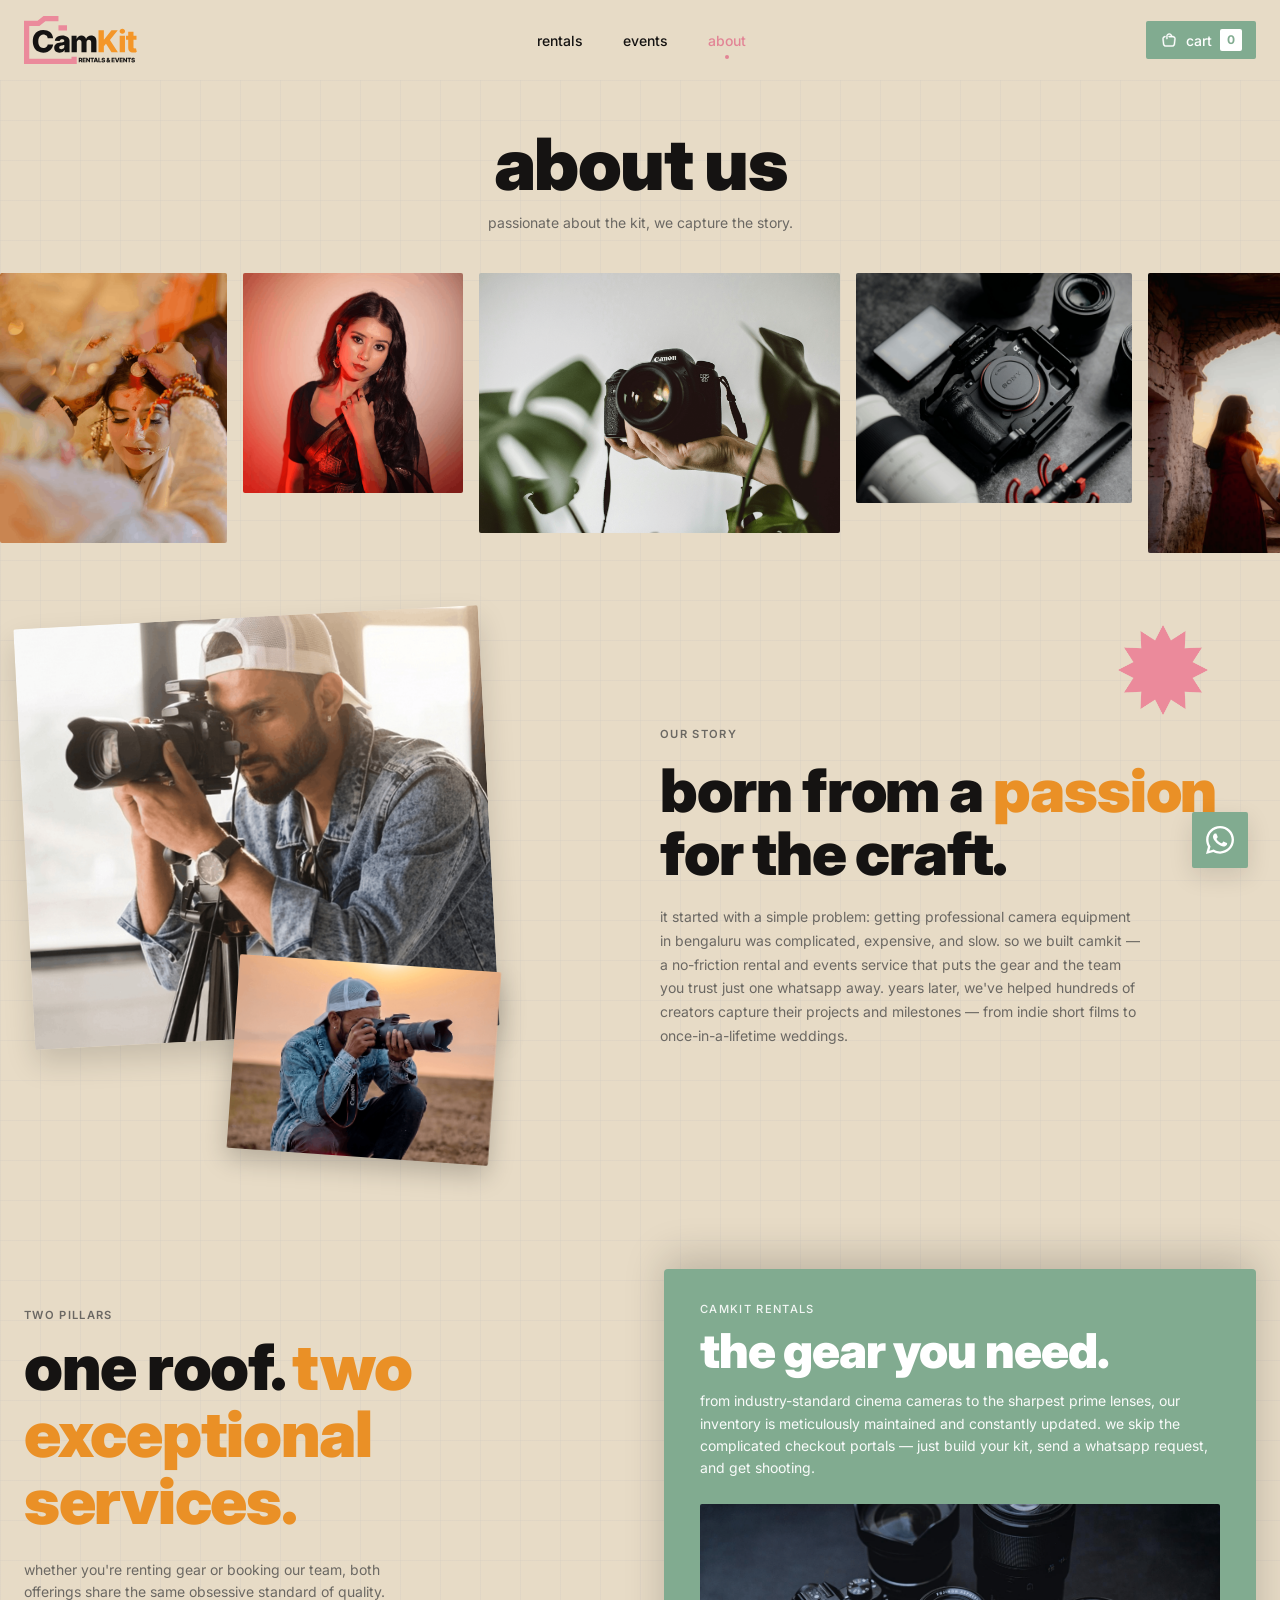
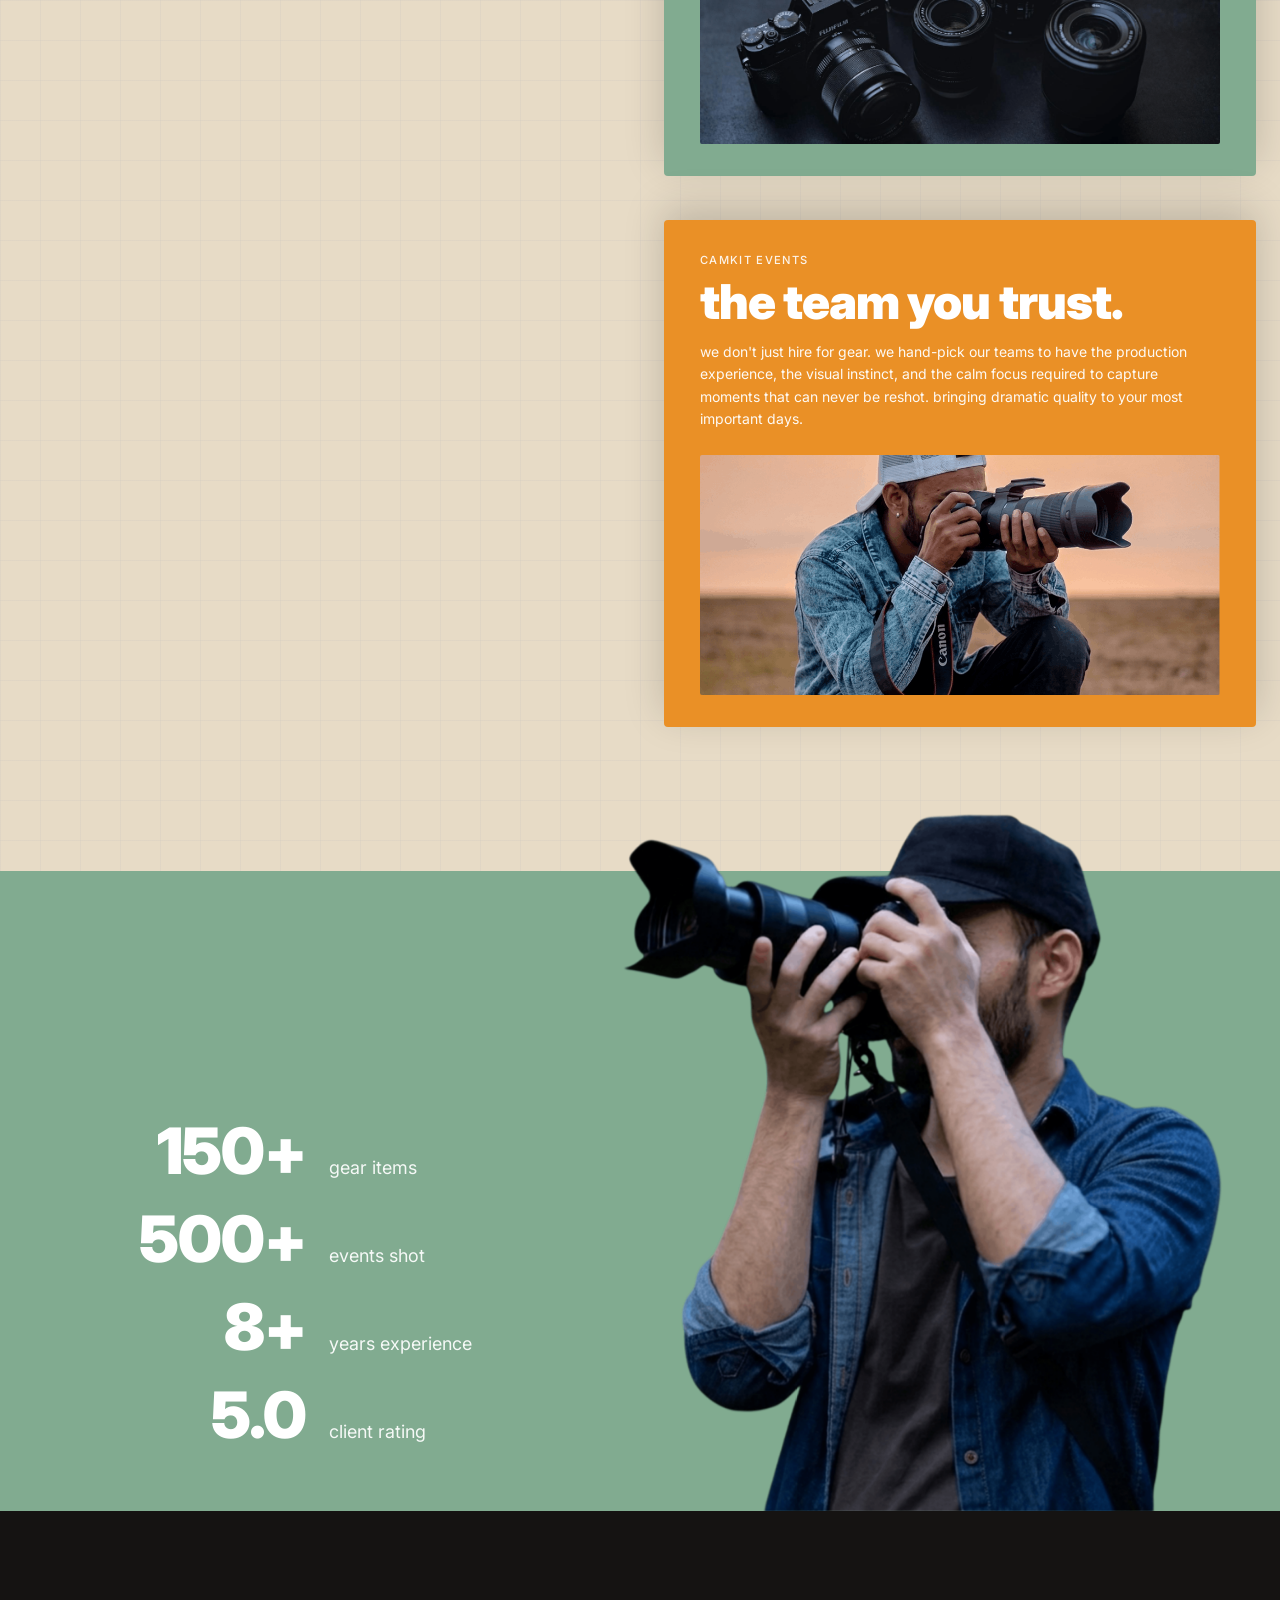
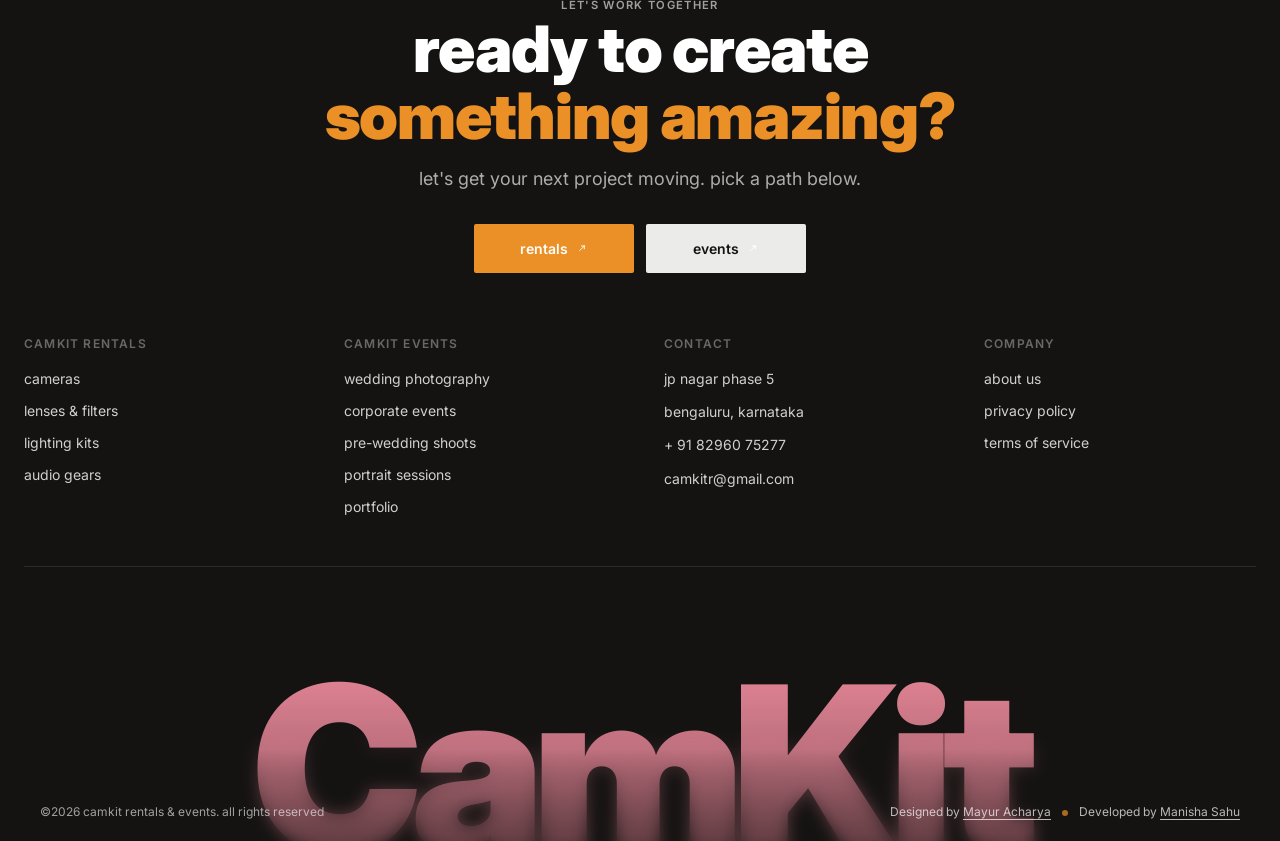
==== about.html @ 6fa9a609 "Initial commit: CamKit webapp" ====
<!DOCTYPE html>
<html lang="en">
<head>
  <meta charset="UTF-8">
  <meta name="viewport" content="width=device-width, initial-scale=1.0">
  <meta name="description" content="About CamKit - Professional camera equipment rental and event photography services in Bengaluru.">
  <title>About Us | CamKit Rentals & Events</title>
  <link rel="preconnect" href="https://fonts.googleapis.com">
  <link rel="preconnect" href="https://fonts.gstatic.com" crossorigin>
  <link href="https://fonts.googleapis.com/css2?family=Inter:wght@300;400;500;600;700;800;900&display=swap" rel="stylesheet">
  <link rel="stylesheet" href="css/variables.css">
  <link rel="stylesheet" href="css/base.css">
  <link rel="stylesheet" href="css/styles.css">
  <link rel="stylesheet" href="css/responsive.css">
  <link rel="icon" type="image/svg+xml" href="assets/icons/Logo.svg">
</head>
<body>
  <!-- Header -->
  <header class="header" id="header">
    <div class="container header__inner">
      <a href="index.html" class="logo" aria-label="CamKit home">
        <img src="assets/icons/Logo.svg" alt="CamKit" class="logo__img">
        
      </a>

      <nav class="nav" id="nav">
        <a href="index.html" class="nav__link" data-label="rentals"><span class="nav__link-text">rentals</span></a>
        <a href="index.html#events" class="nav__link" data-label="events"><span class="nav__link-text">events</span></a>
        <a href="about.html" class="nav__link active" data-label="about"><span class="nav__link-text">about</span></a>
      </nav>

      <a href="index.html" class="cart-btn">
        <img src="assets/icons/Cart.svg" alt="">
        <span class="cart-btn__label">cart</span>
        <span class="cart-btn__count" id="cartCount">0</span>
      </a>

      <button class="mobile-menu-btn" id="mobileMenuBtn" aria-label="Toggle menu">
        <span></span>
        <span></span>
        <span></span>
      </button>
    </div>
  </header>

  <!-- About hero -->
  <section class="about-hero">
    <div class="container">
      <h1 class="about-hero__title">about us</h1>
      <p class="about-hero__subtitle">passionate about the kit, we capture the story.</p>
    </div>
  </section>

  <!-- Auto-scrolling Photo Marquee -->
  <section class="about-marquee" aria-label="our work">
    <div class="about-marquee__track">
      <img src="assets/about/Rectangle 56.png" alt="" class="about-marquee__img">
      <img src="assets/about/Rectangle 57.png" alt="" class="about-marquee__img">
      <img src="assets/about/Rectangle 59.png" alt="" class="about-marquee__img">
      <img src="assets/about/Rectangle 62.png" alt="" class="about-marquee__img">
      <img src="assets/about/Rectangle 64.png" alt="" class="about-marquee__img">
      <img src="assets/about/Rectangle 80.png" alt="" class="about-marquee__img">
      <!-- duplicate set 2 for seamless loop -->
      <img src="assets/about/Rectangle 56.png" alt="" class="about-marquee__img" aria-hidden="true">
      <img src="assets/about/Rectangle 57.png" alt="" class="about-marquee__img" aria-hidden="true">
      <img src="assets/about/Rectangle 59.png" alt="" class="about-marquee__img" aria-hidden="true">
      <img src="assets/about/Rectangle 62.png" alt="" class="about-marquee__img" aria-hidden="true">
      <img src="assets/about/Rectangle 64.png" alt="" class="about-marquee__img" aria-hidden="true">
      <img src="assets/about/Rectangle 80.png" alt="" class="about-marquee__img" aria-hidden="true">
      <!-- duplicate set 3 for seamless loop on wide screens -->
      <img src="assets/about/Rectangle 56.png" alt="" class="about-marquee__img" aria-hidden="true">
      <img src="assets/about/Rectangle 57.png" alt="" class="about-marquee__img" aria-hidden="true">
      <img src="assets/about/Rectangle 59.png" alt="" class="about-marquee__img" aria-hidden="true">
      <img src="assets/about/Rectangle 62.png" alt="" class="about-marquee__img" aria-hidden="true">
      <img src="assets/about/Rectangle 64.png" alt="" class="about-marquee__img" aria-hidden="true">
      <img src="assets/about/Rectangle 80.png" alt="" class="about-marquee__img" aria-hidden="true">
    </div>
  </section>

  <!-- Passion Section -->
  <section class="passion-v4">
    <div class="container">
      <div class="passion-v4__grid">
        <div class="passion-v4__photo">
          <img src="assets/about/Rectangle 79.png" alt="CamKit photographer at work" class="passion-v4__photo-main">
          <img src="assets/about/Rectangle 80.png" alt="" class="passion-v4__photo-overlay" aria-hidden="true">
        </div>

        <div class="passion-v4__content">
          <img src="assets/images/star-pink.png" alt="" class="passion-v4__star" aria-hidden="true">

          <span class="step-label">OUR STORY</span>
          <h2 class="passion-v4__title">born from a <span class="text-orange">passion</span><br>for the craft.</h2>
          <p class="passion-v4__desc">it started with a simple problem: getting professional camera equipment in bengaluru was complicated, expensive, and slow. so we built camkit &mdash; a no-friction rental and events service that puts the gear and the team you trust just one whatsapp away. years later, we've helped hundreds of creators capture their projects and milestones &mdash; from indie short films to once-in-a-lifetime weddings.</p>
        </div>
      </div>
    </div>
  </section>

  <!-- Two Pillars -->
  <section class="pillars-v4">
    <div class="container">
      <div class="pillars-v4__grid">
        <div class="pillars-v4__intro">
          <span class="step-label">TWO PILLARS</span>
          <h2 class="pillars-v4__title">one roof. <span class="text-orange">two exceptional services.</span></h2>
          <p class="pillars-v4__text">whether you're renting gear or booking our team, both offerings share the same obsessive standard of quality.</p>
        </div>

        <div class="pillars-v4__cards pillars-v4__cards-stack">
          <article class="pillar-v4 pillar-v4--sage">
            <span class="pillar-v4__label">CAMKIT RENTALS</span>
            <h3 class="pillar-v4__heading">the gear you need.</h3>
            <p class="pillar-v4__desc">from industry-standard cinema cameras to the sharpest prime lenses, our inventory is meticulously maintained and constantly updated. we skip the complicated checkout portals &mdash; just build your kit, send a whatsapp request, and get shooting.</p>
            <img src="assets/about/Rectangle 77-1.png" alt="" class="pillar-v4__img">
          </article>

          <article class="pillar-v4 pillar-v4--orange">
            <span class="pillar-v4__label">CAMKIT EVENTS</span>
            <h3 class="pillar-v4__heading">the team you trust.</h3>
            <p class="pillar-v4__desc">we don't just hire for gear. we hand-pick our teams to have the production experience, the visual instinct, and the calm focus required to capture moments that can never be reshot. bringing dramatic quality to your most important days.</p>
            <img src="assets/about/Rectangle 80.png" alt="" class="pillar-v4__img">
          </article>
        </div>
      </div>
    </div>
  </section>

  <!-- Stats Section -->
  <section class="stats-v4">
    <div class="container stats-v4__container">
      <div class="stats-v4__list">
        <div class="stat-v4">
          <div class="stat-v4__num">150+</div>
          <div class="stat-v4__label">gear items</div>
        </div>
        <div class="stat-v4">
          <div class="stat-v4__num">500+</div>
          <div class="stat-v4__label">events shot</div>
        </div>
        <div class="stat-v4">
          <div class="stat-v4__num">8+</div>
          <div class="stat-v4__label">years experience</div>
        </div>
        <div class="stat-v4">
          <div class="stat-v4__num">5.0</div>
          <div class="stat-v4__label">client rating</div>
        </div>
      </div>
      <img src="assets/about/1777043568627-Photoroom 2.png" alt="" class="stats-v4__photographer" aria-hidden="true">
    </div>
  </section>

  <!-- Dark CTA -->
  <section class="cta-v4">
    <div class="container">
      <span class="step-label cta-v4__label">LET'S WORK TOGETHER</span>
      <h2 class="cta-v4__title">ready to create<br><span class="text-orange">something amazing?</span></h2>
      <p class="cta-v4__text">let's get your next project moving. pick a path below.</p>
      <div class="cta-v4__buttons">
        <a href="index.html" class="cta-v4__btn cta-v4__btn--orange">
          rentals
          <img src="assets/icons/Arrow.svg" alt="">
        </a>
        <a href="index.html#events" class="cta-v4__btn cta-v4__btn--light">
          events
          <img src="assets/icons/Arrow.svg" alt="">
        </a>
      </div>
    </div>
  </section>

  <!-- Footer -->
  <footer class="footer footer--no-padding">
    <div class="container">
      <div class="footer__inner">
        <div class="footer__column">
          <h3 class="footer__column-title">CAMKIT RENTALS</h3>
          <ul class="footer__list">
            <li><a href="index.html">cameras</a></li>
            <li><a href="index.html">lenses & filters</a></li>
            <li><a href="index.html">lighting kits</a></li>
            <li><a href="index.html">audio gears</a></li>
          </ul>
        </div>
        <div class="footer__column">
          <h3 class="footer__column-title">CAMKIT EVENTS</h3>
          <ul class="footer__list">
            <li><a href="index.html#events">wedding photography</a></li>
            <li><a href="index.html#events">corporate events</a></li>
            <li><a href="index.html#events">pre-wedding shoots</a></li>
            <li><a href="index.html#events">portrait sessions</a></li>
            <li><a href="index.html#events">portfolio</a></li>
          </ul>
        </div>
        <div class="footer__column contact-col">
          <h3 class="footer__column-title">CONTACT</h3>
          <div class="footer__contact">
            <div class="footer__contact-row"><span>jp nagar phase 5</span></div>
            <div class="footer__contact-row"><span>bengaluru, karnataka</span></div>
            <div class="footer__contact-row"><span>+ 91 82960 75277</span></div>
            <div class="footer__contact-row"><span>camkitr@gmail.com</span></div>
          </div>
        </div>
        <div class="footer__column company-col">
          <h3 class="footer__column-title">COMPANY</h3>
          <ul class="footer__list">
            <li><a href="about.html">about us</a></li>
            <li><a href="privacy.html">privacy policy</a></li>
            <li><a href="terms.html">terms of service</a></li>
          </ul>
        </div>
      </div>
      <div class="footer__brand">
        <div class="footer__logo">CamKit</div>
        <div class="footer__bottom-row">
          <p class="footer__copyright">©2026 camkit rentals &amp; events. all rights reserved</p>
          <p class="footer__credits">Designed by <a href="#" class="footer__credit-link">Mayur Acharya</a> <span class="footer__credit-dot">•</span> Developed by <a href="#" class="footer__credit-link">Manisha Sahu</a></p>
        </div>
      </div>
    </div>
  </footer>

  <a href="https://wa.me/918296075277" class="whatsapp-btn" target="_blank" rel="noopener">
    <img src="assets/icons/WhatsApp.svg" alt="">
  </a>

  <script>
    document.getElementById('mobileMenuBtn').addEventListener('click', function() {
      const nav = document.getElementById('nav');
      const isOpen = nav.classList.toggle('open');
      this.classList.toggle('active');
      document.body.style.overflow = isOpen ? 'hidden' : '';
    });
    window.addEventListener('scroll', () => {
      const h = document.getElementById('header');
      if (window.scrollY > 20) h.classList.add('scrolled');
      else h.classList.remove('scrolled');
    }, { passive: true });
    try {
      const cart = JSON.parse(localStorage.getItem('camkit_cart') || '[]');
      document.getElementById('cartCount').textContent = cart.length;
    } catch(e) {}
  </script>
  <script src="js/btn-slide.js"></script>
</body>
</html>
---- css/variables.css ----
:root {
  --color-sage: #81AB90;
  --color-rose: #E28495;
  --color-orange: #EA9026;
  --color-beige: #E7DBC6;
  --color-off-white: #EBECE9;
  --color-light-gray: #E4E5E1;
  --color-dark: #151312;
  --color-white: #FFFFFF;
  --color-text-muted: #6B6863;
  --color-border: #D5CFC2;

  --font-primary: 'Inter', -apple-system, BlinkMacSystemFont, 'Segoe UI', sans-serif;

  --fs-xs: 0.75rem;
  --fs-sm: 0.875rem;
  --fs-base: 1rem;
  --fs-md: 1.125rem;
  --fs-lg: 1.5rem;
  --fs-xl: 2rem;
  --fs-2xl: 3rem;
  --fs-3xl: 4rem;
  --fs-hero: 5rem;

  --fw-light: 300;
  --fw-regular: 400;
  --fw-medium: 500;
  --fw-semibold: 600;
  --fw-bold: 700;
  --fw-black: 900;

  --space-xs: 0.25rem;
  --space-sm: 0.5rem;
  --space-md: 1rem;
  --space-lg: 1.5rem;
  --space-xl: 2rem;
  --space-2xl: 3rem;
  --space-3xl: 4rem;
  --space-4xl: 6rem;

  --radius-sm: 2px;
  --radius-md: 4px;
  --radius-lg: 6px;
  --radius-xl: 12px;
  --radius-pill: 999px;

  --shadow-sm: 0 1px 2px rgba(21, 19, 18, 0.05);
  --shadow-md: 0 4px 12px rgba(21, 19, 18, 0.08);
  --shadow-lg: 0 8px 24px rgba(21, 19, 18, 0.12);

  --transition-fast: 0.15s ease;
  --transition-base: 0.25s ease;
  --transition-slow: 0.4s ease;

  --container-max: 1280px;
  --container-padding: 1.5rem;
}
---- css/base.css ----
*, *::before, *::after {
  box-sizing: border-box;
  margin: 0;
  padding: 0;
}

html {
  scroll-behavior: smooth;
  -webkit-font-smoothing: antialiased;
  -moz-osx-font-smoothing: grayscale;
  text-size-adjust: 100%;
  overflow-x: clip;
}

body {
  font-family: var(--font-primary);
  font-size: var(--fs-base);
  font-weight: var(--fw-regular);
  line-height: 1.5;
  color: var(--color-dark);
  background-color: var(--color-beige);
  background-image:
    linear-gradient(rgba(213, 207, 194, 0.4) 1px, transparent 1px),
    linear-gradient(90deg, rgba(213, 207, 194, 0.4) 1px, transparent 1px);
  background-size: 40px 40px;
  background-position: 0 0;
  overflow-x: clip;
}

img, svg {
  max-width: 100%;
  height: auto;
  display: block;
}

a {
  color: inherit;
  text-decoration: none;
  transition: color var(--transition-fast);
}

button {
  font-family: inherit;
  font-size: inherit;
  border: none;
  background: none;
  cursor: pointer;
  color: inherit;
}

input, select, textarea {
  font-family: inherit;
  font-size: inherit;
  color: inherit;
  border: none;
  outline: none;
  background: none;
}

ul, ol {
  list-style: none;
}

h1, h2, h3, h4, h5, h6 {
  font-weight: var(--fw-bold);
  line-height: 1.1;
  letter-spacing: -0.02em;
}

.container {
  max-width: var(--container-max);
  margin: 0 auto;
  padding: 0 var(--container-padding);
  width: 100%;
}

.section {
  padding: var(--space-3xl) 0;
}

.text-orange { color: var(--color-orange); }
.text-rose { color: var(--color-rose); }
.text-sage { color: var(--color-sage); }
.text-muted { color: var(--color-text-muted); }

.bg-beige { background-color: var(--color-beige); }
.bg-off-white { background-color: var(--color-off-white); }
.bg-dark { background-color: var(--color-dark); }

.sr-only {
  position: absolute;
  width: 1px;
  height: 1px;
  padding: 0;
  margin: -1px;
  overflow: hidden;
  clip: rect(0, 0, 0, 0);
  white-space: nowrap;
  border: 0;
}

button:focus-visible, a:focus-visible, input:focus-visible {
  outline: 2px solid var(--color-orange);
  outline-offset: 2px;
}

::selection {
  background-color: var(--color-rose);
  color: var(--color-white);
}
---- css/styles.css ----
/* ============================================
   HEADER & NAVIGATION
   ============================================ */
.header {
  position: sticky;
  top: 0;
  z-index: 100;
  background-color: var(--color-beige);
  padding: 1rem 0;
  transition: box-shadow var(--transition-base);
}

.header.scrolled {
  box-shadow: var(--shadow-sm);
}

.header__inner {
  display: flex;
  align-items: center;
  justify-content: space-between;
  gap: 2rem;
}

.logo {
  display: flex;
  flex-direction: column;
  align-items: flex-start;
  flex-shrink: 0;
  gap: 1px;
}

.logo__img {
  height: 48px;
  width: auto;
}

.logo__subtitle {
  font-size: 0.55rem;
  font-weight: var(--fw-bold);
  color: var(--color-dark);
  letter-spacing: 0.15em;
  margin-left: 4px;
}

.nav {
  display: flex;
  align-items: center;
  gap: 2.5rem;
  flex: 1;
  justify-content: center;
}

.nav__link {
  font-size: var(--fs-sm);
  font-weight: var(--fw-medium);
  color: var(--color-dark);
  position: relative;
  padding: 0.5rem 0;
  overflow: hidden;
  display: inline-block;
}

.nav__link span,
.nav__link {
  --link-text-y: 0;
}

.nav__link::before {
  content: attr(data-label);
  position: absolute;
  inset: 0;
  display: flex;
  align-items: center;
  justify-content: center;
  color: inherit;
  transform: translateY(110%);
  transition: transform 0.4s cubic-bezier(0.4, 0, 0.2, 1);
}

.nav__link > span.nav__link-text {
  display: inline-block;
  transition: transform 0.4s cubic-bezier(0.4, 0, 0.2, 1);
}

.nav__link:hover > span.nav__link-text {
  transform: translateY(-110%);
}

.nav__link:hover::before {
  transform: translateY(0);
}

.nav__link.active {
  color: var(--color-rose);
}

.nav__link.active::after {
  content: '';
  position: absolute;
  bottom: 0;
  left: 50%;
  width: 4px;
  height: 4px;
  border-radius: 50%;
  background-color: var(--color-rose);
  transform: translateX(-50%);
}

.cart-btn {
  display: flex;
  align-items: center;
  gap: 0.5rem;
  background-color: var(--color-sage);
  color: var(--color-white);
  padding: 0.5rem 0.875rem;
  border-radius: var(--radius-sm);
  font-size: var(--fs-sm);
  font-weight: var(--fw-medium);
  transition: transform var(--transition-fast), background-color var(--transition-fast);
}

.cart-btn:hover {
  transform: translateY(-2px);
  background-color: #6F9A7E;
}

.cart-btn img {
  width: 18px;
  height: 18px;
  filter: brightness(0) invert(1);
}

.cart-btn__count {
  background-color: var(--color-white);
  color: var(--color-sage);
  min-width: 22px;
  height: 22px;
  padding: 0 6px;
  border-radius: var(--radius-sm);
  display: inline-flex;
  align-items: center;
  justify-content: center;
  font-size: var(--fs-xs);
  font-weight: var(--fw-bold);
}

.mobile-menu-btn {
  display: none;
  flex-direction: column;
  gap: 5px;
  padding: 0.5rem;
}

.mobile-menu-btn span {
  display: block;
  width: 24px;
  height: 2px;
  background-color: var(--color-dark);
  transition: transform var(--transition-base);
}

.mobile-menu-btn.active span:nth-child(1) {
  transform: translateY(7px) rotate(45deg);
}
.mobile-menu-btn.active span:nth-child(2) {
  opacity: 0;
}
.mobile-menu-btn.active span:nth-child(3) {
  transform: translateY(-7px) rotate(-45deg);
}

/* ============================================
   HERO SECTION
   ============================================ */
.hero {
  padding: 2rem 0 4rem;
  position: relative;
  overflow: hidden;
}

.hero .container {
  max-width: none;
  padding: 0 var(--container-padding);
}

.hero__inner {
  display: flex;
  justify-content: space-between;
  align-items: center;
  gap: 4rem;
  position: relative;
  z-index: 1;
}

.hero__content {
  flex: 0 1 auto;
  max-width: 600px;
}

.hero__image-wrap {
  flex: 0 1 auto;
  max-width: 640px;
}

.hero__content {
  position: relative;
  z-index: 2;
}

.hero__title {
  font-size: var(--fs-3xl);
  font-weight: var(--fw-black);
  line-height: 1;
  letter-spacing: -0.03em;
  margin-bottom: 1.5rem;
  color: var(--color-dark);
}

.hero__title-accent {
  color: var(--color-orange);
  display: inline-block;
  transition: opacity 0.3s ease, transform 0.3s ease;
}

.hero__title .hero__line-1 {
  display: block;
  padding-left: 0.5em;
}

.hero__title .hero__line-2 {
  display: block;
}

.hero__title .hero__line-3 {
  display: block;
  padding-left: 1.5em;
}

.hero__description {
  font-size: var(--fs-sm);
  line-height: 1.4;
  color: var(--color-text-muted);
  max-width: 90%;
  margin-bottom: 2rem;
}

.hero__rating-wrap {
  position: relative;
  display: flex;
  align-items: center;
  margin-bottom: 2rem;
  max-width: 480px;
}

.hero__star-orange {
  position: absolute;
  width: 80px;
  height: 80px;
  left: -32px;
  bottom: -16px;
  z-index: 1;
  pointer-events: none;
  animation: rotateStarOrange 12s linear infinite;
}

@keyframes rotateStarOrange {
  from { transform: rotate(-12deg); }
  to { transform: rotate(348deg); }
}

.hero__pointer-arrow {
  position: absolute;
  width: 64px;
  height: 64px;
  left: 50%;
  bottom: 30px;
  z-index: 3;
  pointer-events: none;
}

.hero__rating-card {
  display: flex;
  align-items: flex-start;
  gap: 0.75rem;
  background-color: var(--color-white);
  padding: 0.875rem 1rem;
  border-radius: var(--radius-md);
  max-width: 320px;
  box-shadow: var(--shadow-md);
  position: relative;
  z-index: 2;
  transform: rotate(-2deg);
}

.hero__paperclip {
  position: absolute;
  width: 28px;
  height: auto;
  top: -16px;
  right: 32px;
  z-index: 3;
  pointer-events: none;
  animation: paperclipWobble 4s ease-in-out infinite;
  transform-origin: center;
}

@keyframes paperclipWobble {
  0%, 100% { transform: rotate(12deg) translateY(0); }
  50% { transform: rotate(20deg) translateY(-3px); }
}

.hero__pointer-arrow {
  animation: arrowPulse 3s ease-in-out infinite;
}

@keyframes arrowPulse {
  0%, 100% { transform: translateX(-50%) rotate(0deg) scale(1); }
  50% { transform: translateX(-50%) rotate(0deg) scale(1.08); }
}

.hero__avatars {
  display: flex;
  flex-shrink: 0;
}

.hero__avatar {
  width: 28px;
  height: 28px;
  border-radius: 50%;
  border: 2px solid var(--color-white);
  background-color: var(--color-light-gray);
  margin-left: -8px;
  background-size: cover;
  background-position: center;
  position: relative;
}

.hero__avatar:first-child { margin-left: 0; }
.hero__avatar:nth-child(1) { background-color: #4a4a4a; }
.hero__avatar:nth-child(2) { background-color: #B8916D; }
.hero__avatar:nth-child(3) { background-color: #6B5544; }

.hero__rating-content {
  flex: 1;
}

.hero__rating-score {
  display: inline-flex;
  align-items: center;
  gap: 0.25rem;
  font-weight: var(--fw-bold);
  font-size: var(--fs-sm);
  margin-bottom: 0.25rem;
}

.hero__rating-text {
  font-size: 0.65rem;
  color: var(--color-text-muted);
  line-height: 1.4;
}

.hero__image-wrap {
  position: relative;
  display: flex;
  align-items: center;
  justify-content: flex-end;
  min-height: 460px;
  overflow: visible;
  pointer-events: none;
}

.hero__star-pink {
  position: absolute;
  width: 95%;
  height: auto;
  max-width: none;
  z-index: 1;
  top: 50%;
  right: 0;
  transform: translateY(-50%) rotate(-5deg);
  pointer-events: none;
  animation: rotateStarPink 18s linear infinite;
  transform-origin: center;
}

@keyframes rotateStarPink {
  from { transform: translateY(-50%) rotate(-5deg); }
  to { transform: translateY(-50%) rotate(355deg); }
}

.hero__image {
  position: relative;
  z-index: 2;
  width: 100%;
  max-width: 100%;
  height: auto;
  margin-right: 0;
  display: block;
}

.hero__toggle {
  display: flex;
  background-color: var(--color-white);
  border-radius: var(--radius-sm);
  padding: 0.25rem;
  max-width: 320px;
  margin: 2rem auto 0;
  box-shadow: var(--shadow-sm);
  position: relative;
  border: 1px solid var(--color-border);
}

.hero__toggle::before {
  content: '';
  position: absolute;
  top: 4px;
  left: 4px;
  width: calc(50% - 4px);
  height: calc(100% - 8px);
  background-color: var(--color-sage);
  border-radius: var(--radius-sm);
  transition: transform 0.4s cubic-bezier(0.4, 0, 0.2, 1);
  z-index: 1;
}

.hero__toggle[data-active="events"]::before {
  transform: translateX(100%);
  background-color: var(--color-sage);
}

.hero__toggle-btn {
  flex: 1;
  padding: 0.75rem 1.5rem;
  border-radius: var(--radius-sm);
  font-size: var(--fs-sm);
  font-weight: var(--fw-medium);
  color: var(--color-text-muted);
  transition: color 0.3s ease;
  position: relative;
  z-index: 2;
  display: inline-flex;
  align-items: center;
  justify-content: center;
}

.hero__toggle-btn.active {
  color: var(--color-white);
}

.whatsapp-btn {
  position: fixed;
  bottom: 2rem;
  right: 2rem;
  width: 56px;
  height: 56px;
  border-radius: var(--radius-sm);
  background-color: var(--color-sage);
  display: flex;
  align-items: center;
  justify-content: center;
  box-shadow: var(--shadow-lg);
  z-index: 99;
  transition: transform var(--transition-base);
}

.whatsapp-btn:hover {
  transform: scale(1.1);
}

.whatsapp-btn img {
  width: 28px;
  height: 28px;
  filter: brightness(0) invert(1);
}

/* ============================================
   TAB PANELS
   ============================================ */
.tab-panel {
  animation: fadeInPanel 0.4s ease;
}

.tab-panel.hidden {
  display: none;
}

@keyframes fadeInPanel {
  from { opacity: 0; transform: translateY(8px); }
  to { opacity: 1; transform: translateY(0); }
}

/* ============================================
   STEP SECTIONS - DATE PICKER
   ============================================ */
.step-section {
  padding: 1.5rem 0;
}

.step-label {
  font-size: 0.7rem;
  font-weight: var(--fw-semibold);
  text-transform: uppercase;
  letter-spacing: 0.12em;
  color: var(--color-text-muted);
  margin-bottom: 0.375rem;
}

.step-title {
  font-size: var(--fs-lg);
  font-weight: var(--fw-bold);
  margin-bottom: 1.25rem;
}

.date-picker-row {
  display: grid;
  grid-template-columns: 1fr 1fr auto;
  gap: 1rem;
  align-items: stretch;
}

.date-input-wrap {
  background-color: var(--color-off-white);
  border-radius: var(--radius-sm);
  padding: 1.25rem 1.5rem;
  position: relative;
  display: flex;
  flex-direction: column;
  gap: 0.5rem;
  min-height: 110px;
  border: 1px solid transparent;
  transition: border-color var(--transition-fast);
  cursor: pointer;
}

.date-input-wrap:hover {
  border-color: var(--color-border);
}

.date-input-label {
  font-size: 0.7rem;
  text-transform: uppercase;
  letter-spacing: 0.08em;
  color: var(--color-text-muted);
  font-weight: var(--fw-medium);
}

.date-input-row {
  display: flex;
  align-items: center;
  gap: 0.625rem;
}

.date-input-row-icon {
  width: 18px;
  height: 18px;
  opacity: 0.7;
}

.date-input-display {
  font-size: var(--fs-md);
  font-weight: var(--fw-bold);
  color: var(--color-dark);
}

.date-input-bottom {
  display: flex;
  align-items: center;
  justify-content: space-between;
  margin-top: auto;
  padding-top: 0.5rem;
  border-top: 1px dashed var(--color-light-gray);
}

.date-input-format {
  font-size: var(--fs-xs);
  color: var(--color-text-muted);
}

.date-input-icon {
  width: 18px;
  height: 18px;
  opacity: 0.6;
}

.date-input-wrap input[type="date"] {
  position: absolute;
  inset: 0;
  width: 100%;
  height: 100%;
  opacity: 0;
  cursor: pointer;
}

.duration-badge {
  background-color: var(--color-orange);
  color: var(--color-white);
  border-radius: var(--radius-sm);
  padding: 1.25rem 1.5rem;
  display: flex;
  flex-direction: column;
  justify-content: center;
  align-items: center;
  min-width: 130px;
  text-align: center;
}

/* ============================================
   Product Details Modal
   ============================================ */
.product-modal {
  position: fixed;
  inset: 0;
  z-index: 1100;
  display: flex;
  align-items: center;
  justify-content: center;
  animation: dpFade 0.2s ease;
}

.product-modal[hidden] {
  display: none;
}

.product-modal__backdrop {
  position: absolute;
  inset: 0;
  background-color: rgba(21, 19, 18, 0.55);
  backdrop-filter: blur(3px);
  -webkit-backdrop-filter: blur(3px);
}

.product-modal__panel {
  position: relative;
  background-color: var(--color-off-white);
  border-radius: var(--radius-md);
  box-shadow: 0 24px 48px rgba(21, 19, 18, 0.32), 0 4px 12px rgba(21, 19, 18, 0.18);
  width: min(840px, 92vw);
  max-height: 90vh;
  overflow: hidden;
  border: 1px solid var(--color-border);
  animation: dpPop 0.28s cubic-bezier(0.16, 1, 0.3, 1);
}

.product-modal__close {
  position: absolute;
  top: 1rem;
  right: 1rem;
  width: 32px;
  height: 32px;
  border-radius: var(--radius-sm);
  background-color: rgba(255, 255, 255, 0.9);
  border: 1px solid var(--color-border);
  color: var(--color-dark);
  display: inline-flex;
  align-items: center;
  justify-content: center;
  cursor: pointer;
  transition: background-color 0.2s ease, color 0.2s ease;
  z-index: 3;
}

.product-modal__close:hover {
  background-color: var(--color-dark);
  color: var(--color-white);
  border-color: var(--color-dark);
}

.product-modal__layout {
  display: grid;
  grid-template-columns: 1fr 1fr;
  gap: 0;
}

.product-modal__image-wrap {
  background-color: var(--color-white);
  padding: 2.5rem;
  display: flex;
  align-items: center;
  justify-content: center;
  position: relative;
  min-height: 320px;
}

.product-modal__image {
  max-width: 100%;
  max-height: 360px;
  object-fit: contain;
}

.product-modal__image-wrap .product-card__badge {
  top: 1rem;
  left: 1rem;
}

.product-modal__content {
  padding: 2rem 2rem 1.75rem;
  display: flex;
  flex-direction: column;
  gap: 0.875rem;
}

.product-modal__title {
  font-size: var(--fs-xl);
  font-weight: var(--fw-bold);
  letter-spacing: -0.01em;
  margin-top: 0.25rem;
  line-height: 1.1;
}

.product-modal__desc {
  font-size: var(--fs-sm);
  line-height: 1.5;
  color: var(--color-text-muted);
}

.product-modal__specs {
  display: flex;
  flex-direction: column;
  gap: 0.375rem;
}

.product-modal__specs span {
  font-size: var(--fs-xs);
  color: var(--color-dark);
  padding-left: 1rem;
  position: relative;
}

.product-modal__specs span::before {
  content: '';
  position: absolute;
  left: 0;
  top: 0.45em;
  width: 6px;
  height: 6px;
  background-color: var(--color-orange);
  border-radius: 50%;
}

.product-modal__price-row {
  display: flex;
  justify-content: space-between;
  align-items: center;
  padding: 0.875rem 0;
  border-top: 1px solid var(--color-border);
  border-bottom: 1px solid var(--color-border);
  margin-top: auto;
}

.product-modal__price-label {
  font-size: var(--fs-xs);
  color: var(--color-text-muted);
  letter-spacing: 0.04em;
  text-transform: uppercase;
}

.product-modal__price-value {
  font-size: var(--fs-md);
  font-weight: var(--fw-bold);
  color: var(--color-orange);
}

.product-modal__add {
  width: 100%;
  margin-top: 0.5rem;
}

@media (max-width: 767px) {
  .product-modal__layout {
    grid-template-columns: 1fr;
  }
  .product-modal__image-wrap {
    min-height: 220px;
    padding: 1.5rem;
  }
  .product-modal__image {
    max-height: 220px;
  }
  .product-modal__content {
    padding: 1.25rem 1.25rem 1.25rem;
  }
}

/* ============================================
   Cart Modal
   ============================================ */
.cart-modal {
  position: fixed;
  inset: 0;
  z-index: 1100;
  display: flex;
  align-items: flex-end;
  justify-content: center;
  animation: dpFade 0.2s ease;
}

.cart-modal[hidden] {
  display: none;
}

.cart-modal__backdrop {
  position: absolute;
  inset: 0;
  background-color: rgba(21, 19, 18, 0.55);
  backdrop-filter: blur(3px);
  -webkit-backdrop-filter: blur(3px);
}

.cart-modal__panel {
  position: relative;
  background-color: var(--color-white);
  border-radius: var(--radius-md) var(--radius-md) 0 0;
  padding: 1.75rem 1.5rem 1.5rem;
  box-shadow: 0 -16px 32px rgba(21, 19, 18, 0.25);
  width: 100%;
  max-width: 480px;
  max-height: 85vh;
  overflow-y: auto;
  border: 1px solid var(--color-border);
  animation: cartSlideUp 0.35s cubic-bezier(0.16, 1, 0.3, 1);
}

@keyframes cartSlideUp {
  from { transform: translateY(100%); }
  to { transform: translateY(0); }
}

.cart-modal__close {
  position: absolute;
  top: 1rem;
  right: 1rem;
  width: 32px;
  height: 32px;
  border-radius: var(--radius-sm);
  background-color: transparent;
  border: 1px solid var(--color-border);
  color: var(--color-dark);
  display: inline-flex;
  align-items: center;
  justify-content: center;
  cursor: pointer;
  transition: background-color 0.2s ease, color 0.2s ease;
  z-index: 2;
}

.cart-modal__close:hover {
  background-color: var(--color-dark);
  color: var(--color-white);
  border-color: var(--color-dark);
}

@media (min-width: 768px) {
  .cart-modal {
    align-items: center;
  }
  .cart-modal__panel {
    border-radius: var(--radius-md);
    max-width: 420px;
    animation: dpPop 0.28s cubic-bezier(0.16, 1, 0.3, 1);
  }
}

/* ============================================
   Consultation Modal
   ============================================ */
.consult-modal {
  position: fixed;
  inset: 0;
  z-index: 1100;
  display: flex;
  align-items: center;
  justify-content: center;
  animation: dpFade 0.2s ease;
}

.consult-modal[hidden] {
  display: none;
}

.consult-modal__backdrop {
  position: absolute;
  inset: 0;
  background-color: rgba(21, 19, 18, 0.55);
  backdrop-filter: blur(3px);
  -webkit-backdrop-filter: blur(3px);
}

.consult-modal__panel {
  position: relative;
  background-color: var(--color-off-white);
  border-radius: var(--radius-md);
  padding: 2rem 2rem 1.75rem;
  box-shadow: 0 24px 48px rgba(21, 19, 18, 0.32), 0 4px 12px rgba(21, 19, 18, 0.18);
  width: min(560px, 92vw);
  border: 1px solid var(--color-border);
  animation: dpPop 0.28s cubic-bezier(0.16, 1, 0.3, 1);
}

.consult-modal__panel::before {
  content: '';
  position: absolute;
  top: -8px;
  left: 32px;
  width: 32px;
  height: 8px;
  background-color: var(--color-orange);
  border-radius: var(--radius-sm) var(--radius-sm) 0 0;
}

.consult-modal__close {
  position: absolute;
  top: 1rem;
  right: 1rem;
  width: 32px;
  height: 32px;
  border-radius: var(--radius-sm);
  background-color: transparent;
  border: 1px solid var(--color-border);
  color: var(--color-dark);
  display: inline-flex;
  align-items: center;
  justify-content: center;
  cursor: pointer;
  transition: background-color 0.2s ease, color 0.2s ease;
}

.consult-modal__close:hover {
  background-color: var(--color-dark);
  color: var(--color-white);
  border-color: var(--color-dark);
}

.consult-modal__step {
  display: block;
  font-size: var(--fs-xs);
  letter-spacing: 0.1em;
  color: var(--color-rose);
  font-weight: var(--fw-medium);
  margin-bottom: 0.5rem;
}

.consult-modal__title {
  font-size: var(--fs-xl);
  font-weight: var(--fw-bold);
  letter-spacing: -0.01em;
  margin-bottom: 0.375rem;
  color: var(--color-dark);
}

.consult-modal__hint {
  font-size: var(--fs-sm);
  color: var(--color-text-muted);
  margin-bottom: 1.5rem;
}

.consult-modal__form {
  display: flex;
  flex-direction: column;
  gap: 1rem;
}

.consult-modal__row {
  display: grid;
  grid-template-columns: 1fr 1fr;
  gap: 0.75rem;
}

.consult-modal__submit {
  width: auto;
  align-self: flex-end;
  min-width: 140px;
  padding: 0.875rem 1.75rem;
}

@media (max-width: 600px) {
  .consult-modal__row {
    grid-template-columns: 1fr;
  }
  .consult-modal__submit {
    align-self: stretch;
  }
}

/* ============================================
   Custom date picker
   ============================================ */
.datepicker {
  position: fixed;
  inset: 0;
  z-index: 1000;
  display: flex;
  align-items: center;
  justify-content: center;
  animation: dpFade 0.2s ease;
}

.datepicker[hidden] {
  display: none;
}

@keyframes dpFade {
  from { opacity: 0; }
  to { opacity: 1; }
}

.datepicker__backdrop {
  position: absolute;
  inset: 0;
  background-color: rgba(21, 19, 18, 0.55);
  backdrop-filter: blur(3px);
  -webkit-backdrop-filter: blur(3px);
}

.datepicker__panel {
  position: relative;
  background-color: var(--color-off-white);
  border-radius: var(--radius-md);
  padding: 1.25rem 1.25rem 1rem;
  box-shadow: 0 24px 48px rgba(21, 19, 18, 0.32), 0 4px 12px rgba(21, 19, 18, 0.18);
  width: min(360px, 92vw);
  animation: dpPop 0.28s cubic-bezier(0.16, 1, 0.3, 1);
  border: 1px solid var(--color-border);
}

@keyframes dpPop {
  from { opacity: 0; transform: translateY(12px) scale(0.96); }
  to { opacity: 1; transform: translateY(0) scale(1); }
}

.datepicker__panel::before {
  content: '';
  position: absolute;
  top: -8px;
  left: 24px;
  width: 28px;
  height: 8px;
  background-color: var(--color-orange);
  border-radius: var(--radius-sm) var(--radius-sm) 0 0;
}

.datepicker__header {
  display: flex;
  align-items: center;
  justify-content: space-between;
  margin-bottom: 1rem;
  padding: 0.25rem 0.25rem;
}

.datepicker__nav {
  width: 32px;
  height: 32px;
  border-radius: var(--radius-sm);
  background-color: transparent;
  border: 1px solid var(--color-border);
  color: var(--color-dark);
  display: inline-flex;
  align-items: center;
  justify-content: center;
  cursor: pointer;
  transition: background-color 0.2s ease, color 0.2s ease, border-color 0.2s ease;
}

.datepicker__nav:hover {
  background-color: var(--color-dark);
  border-color: var(--color-dark);
  color: var(--color-white);
}

.datepicker__title {
  font-size: var(--fs-md);
  font-weight: var(--fw-bold);
  letter-spacing: -0.01em;
  color: var(--color-dark);
}

.datepicker__weekdays {
  display: grid;
  grid-template-columns: repeat(7, 1fr);
  gap: 4px;
  margin-bottom: 6px;
}

.datepicker__weekdays span {
  text-align: center;
  font-size: 0.65rem;
  letter-spacing: 0.08em;
  font-weight: var(--fw-semibold);
  color: var(--color-text-muted);
  text-transform: uppercase;
  padding: 0.5rem 0;
}

.datepicker__grid {
  display: grid;
  grid-template-columns: repeat(7, 1fr);
  gap: 4px;
}

.datepicker__cell {
  aspect-ratio: 1 / 1;
  background-color: transparent;
  border: none;
  border-radius: var(--radius-sm);
  font-size: var(--fs-sm);
  font-weight: var(--fw-medium);
  color: var(--color-dark);
  cursor: pointer;
  transition: background-color 0.18s ease, color 0.18s ease, transform 0.18s ease;
  display: flex;
  align-items: center;
  justify-content: center;
  position: relative;
}

.datepicker__cell:hover:not(:disabled):not(.datepicker__cell--selected) {
  background-color: var(--color-light-gray);
  transform: translateY(-1px);
}

.datepicker__cell--muted {
  color: var(--color-text-muted);
  opacity: 0.4;
}

.datepicker__cell--today:not(.datepicker__cell--selected) {
  color: var(--color-orange);
  font-weight: var(--fw-bold);
}

.datepicker__cell--today:not(.datepicker__cell--selected)::after {
  content: '';
  position: absolute;
  bottom: 4px;
  left: 50%;
  transform: translateX(-50%);
  width: 4px;
  height: 4px;
  border-radius: 50%;
  background-color: var(--color-orange);
}

.datepicker__cell--selected {
  background-color: var(--color-orange);
  color: var(--color-white);
  font-weight: var(--fw-bold);
  box-shadow: 0 4px 10px rgba(234, 144, 38, 0.35);
}

.datepicker__cell--disabled {
  color: var(--color-text-muted);
  opacity: 0.3;
  cursor: not-allowed;
}

.datepicker__footer {
  display: flex;
  justify-content: flex-end;
  gap: 0.5rem;
  margin-top: 1rem;
  padding-top: 0.875rem;
  border-top: 1px solid var(--color-border);
}

.datepicker__btn {
  padding: 0.5rem 1rem;
  border-radius: var(--radius-sm);
  font-size: var(--fs-xs);
  font-weight: var(--fw-semibold);
  letter-spacing: 0.02em;
  cursor: pointer;
  transition: background-color 0.2s ease, color 0.2s ease;
  border: 1px solid transparent;
}

.datepicker__btn--ghost {
  background-color: transparent;
  color: var(--color-text-muted);
  border-color: var(--color-border);
}

.datepicker__btn--ghost:hover {
  color: var(--color-dark);
  border-color: var(--color-dark);
}

.datepicker__btn--today {
  background-color: var(--color-dark);
  color: var(--color-white);
}

.datepicker__btn--today:hover {
  background-color: var(--color-orange);
}

.duration-badge__label {
  font-size: 0.7rem;
  text-transform: uppercase;
  font-weight: var(--fw-medium);
  letter-spacing: 0.08em;
  margin-bottom: 0.5rem;
  opacity: 0.95;
}

.duration-badge__value {
  font-size: var(--fs-md);
  font-weight: var(--fw-bold);
}

/* ============================================
   PRODUCTS SECTION
   ============================================ */
.products-layout {
  display: grid;
  grid-template-columns: 1fr 320px;
  gap: 1.5rem;
  align-items: start;
}

.category-tabs {
  display: flex;
  gap: 0.5rem;
  margin-bottom: 1.25rem;
  overflow-x: auto;
  padding-bottom: 0.25rem;
  scrollbar-width: none;
}

.category-tabs::-webkit-scrollbar {
  display: none;
}

.category-tab {
  padding: 0.625rem 1.25rem;
  border-radius: var(--radius-sm);
  font-size: var(--fs-sm);
  font-weight: var(--fw-medium);
  color: var(--color-text-muted);
  white-space: nowrap;
  background-color: var(--color-white);
  border: 1px solid var(--color-border);
  position: relative;
  overflow: hidden;
  transition: color 0.3s ease, border-color 0.3s ease;
}

.category-tab:hover {
  border-color: var(--color-dark);
  color: var(--color-dark);
}

.category-tab.active {
  background-color: var(--color-dark);
  border-color: var(--color-dark);
  color: var(--color-white);
}

.products-grid {
  display: grid;
  grid-template-columns: repeat(2, 1fr);
  gap: 1.25rem;
}

.product-card--featured {
  grid-column: 1 / -1;
}

.product-card--featured .product-card__image-wrap {
  aspect-ratio: 2.4 / 1;
}

.product-card {
  background-color: var(--color-white);
  border-radius: var(--radius-sm);
  overflow: hidden;
  position: relative;
  border: 1px solid var(--color-border);
}

.product-card__badge {
  position: absolute;
  top: 0.75rem;
  left: 0.75rem;
  background-color: var(--color-orange);
  color: var(--color-white);
  font-size: 0.625rem;
  font-weight: var(--fw-semibold);
  text-transform: uppercase;
  letter-spacing: 0.05em;
  padding: 0.4rem 0.875rem;
  border-radius: var(--radius-sm);
  z-index: 2;
}

.product-card__image-wrap {
  aspect-ratio: 1.4 / 1;
  display: flex;
  align-items: center;
  justify-content: center;
  padding: 2rem;
  background-color: var(--color-white);
  position: relative;
  overflow: hidden;
}

.product-card__image {
  transform: scale(1.12);
  transition: transform 0.5s cubic-bezier(0.4, 0, 0.2, 1);
  transform-origin: center;
}

.product-card:hover .product-card__image {
  transform: scale(1);
}

.product-card__image {
  max-width: 100%;
  max-height: 100%;
  object-fit: contain;
}

.product-card__add {
  position: absolute;
  bottom: 0.875rem;
  right: 0.875rem;
  width: 32px;
  height: 32px;
  border-radius: var(--radius-sm);
  background-color: var(--color-dark);
  display: flex;
  align-items: center;
  justify-content: center;
  transition: background-color var(--transition-fast), transform var(--transition-fast);
  z-index: 2;
}

.product-card__add:hover {
  background-color: #2a2724;
}

.product-card__add.added {
  background-color: var(--color-sage);
}

.product-card__add img {
  width: 16px;
  height: 16px;
  filter: brightness(0) invert(1);
}

.product-card__info {
  padding: 1rem 1.25rem;
  background-color: var(--color-light-gray);
  display: flex;
  align-items: center;
  justify-content: space-between;
  gap: 1rem;
}

.product-card__name {
  font-size: var(--fs-base);
  font-weight: var(--fw-semibold);
  margin-bottom: 0.25rem;
  color: var(--color-dark);
}

.product-card__price {
  font-size: var(--fs-xs);
  color: var(--color-text-muted);
}

.product-card__details {
  display: inline-flex;
  align-items: center;
  gap: 0.375rem;
  font-size: var(--fs-xs);
  color: var(--color-white);
  font-weight: var(--fw-medium);
  white-space: nowrap;
  background-color: var(--color-dark);
  padding: 0.5rem 0.875rem;
  border-radius: var(--radius-sm);
  border: 1px solid var(--color-dark);
  position: relative;
  overflow: hidden;
  z-index: 1;
  transition: background-color 0.3s ease;
}

.product-card__details-icon {
  width: 10px;
  height: 10px;
  filter: brightness(0) invert(1);
  transform: rotate(0deg);
  transition: transform 0.35s cubic-bezier(0.4, 0, 0.2, 1);
}

.product-card__details:hover .product-card__details-icon {
  transform: rotate(45deg);
}

.view-more-btn {
  width: 100%;
  background-color: var(--color-dark);
  color: var(--color-white);
  padding: 1rem;
  border-radius: var(--radius-sm);
  font-size: var(--fs-sm);
  font-weight: var(--fw-medium);
  margin-top: 1.5rem;
  display: flex;
  align-items: center;
  justify-content: center;
  gap: 0.5rem;
  position: relative;
  overflow: hidden;
}

.view-more-btn img {
  width: 12px;
  height: 12px;
  filter: brightness(0) invert(1);
  transition: transform 0.3s ease;
}

.view-more-btn:hover img {
  transform: translate(2px, -2px);
}

.confirm-booking-btn img {
  width: 12px;
  height: 12px;
  filter: brightness(0) invert(1);
}

/* ============================================
   Blob hover animation (gooey rising blobs)
   ============================================ */
.goo-filter-svg {
  position: absolute;
  width: 0;
  height: 0;
  overflow: hidden;
  pointer-events: none;
}

.blob-btn {
  position: relative;
  overflow: hidden;
  isolation: isolate;
  z-index: 0;
  touch-action: manipulation;
  -webkit-tap-highlight-color: transparent;
}

.blob-btn__inner {
  position: absolute;
  left: 0;
  top: 0;
  width: 100%;
  height: 100%;
  border-radius: inherit;
  overflow: hidden;
  z-index: -1;
  pointer-events: none;
  user-select: none;
}

.blob-btn__inner * {
  pointer-events: none;
}

.blob-btn__blobs {
  position: relative;
  display: block;
  height: 100%;
  filter: url('#goo');
}

.blob-btn__blob {
  position: absolute;
  top: 2px;
  width: 25%;
  height: 100%;
  background: var(--color-orange);
  border-radius: 100%;
  transform: translate3d(0, 150%, 0) scale(1.4);
  transition: transform 0.45s cubic-bezier(0.55, 0.085, 0.68, 0.53);
}

.blob-btn__blob:nth-child(1) { left: 0%; transition-delay: 0s; }
.blob-btn__blob:nth-child(2) { left: 30%; transition-delay: 0.08s; }
.blob-btn__blob:nth-child(3) { left: 60%; transition-delay: 0.16s; }
.blob-btn__blob:nth-child(4) { left: 90%; transition-delay: 0.24s; }

.blob-btn.package-card--active .blob-btn__blob,
.blob-btn.chip--active .blob-btn__blob,
.blob-btn.category-tab.active .blob-btn__blob {
  transform: translateZ(0) scale(1.4);
}

@media (hover: hover) and (pointer: fine) {
  .blob-btn:hover .blob-btn__blob {
    transform: translateZ(0) scale(1.4);
  }
}

/* Category tabs: black blobs (not orange) */
.category-tab.blob-btn .blob-btn__blob {
  background: var(--color-dark);
}

.category-tab.blob-btn:hover,
.category-tab.blob-btn.active {
  color: var(--color-white);
  border-color: var(--color-dark);
}

/* ============================================
   Universal text-slide hover (nav-style) for all buttons
   ============================================ */
.btn-text-slide {
  position: relative;
  overflow: hidden;
}

.btn-text-slide .btn-slide-ghost {
  visibility: hidden;
  display: inline-flex;
  align-items: center;
  justify-content: center;
  gap: inherit;
  pointer-events: none;
}

.btn-text-slide .btn-slide-original,
.btn-text-slide .btn-slide-clone {
  position: absolute;
  inset: 0;
  display: inline-flex;
  align-items: center;
  justify-content: center;
  gap: inherit;
  padding: inherit;
  transition: transform 0.4s cubic-bezier(0.4, 0, 0.2, 1);
}

.btn-text-slide .btn-slide-clone {
  transform: translateY(110%);
  pointer-events: none;
}

.btn-text-slide:hover .btn-slide-original {
  transform: translateY(-110%);
}

.btn-text-slide:hover .btn-slide-clone {
  transform: translateY(0);
}

/* Arrow icons in buttons: tilted up-right by default, rotate to horizontal on hover */
.btn-text-slide img[src*="Arrow.svg"],
.cta-v4__btn img,
.confirm-booking-btn img:not([style*="WhatsApp"]),
.view-more-btn img,
.portfolio__view-more img,
.events-card__cta img[src*="Arrow.svg"] {
  transition: transform 0.35s cubic-bezier(0.4, 0, 0.2, 1);
}

.btn-text-slide:hover img[src*="Arrow.svg"],
.cta-v4__btn:hover img,
.confirm-booking-btn:hover:not(:disabled) img[src*="Arrow.svg"],
.view-more-btn:hover img,
.portfolio__view-more:hover img,
.events-card__cta:hover img[src*="Arrow.svg"],
.btn-text-slide:hover .product-card__details-icon {
  transform: rotate(45deg) !important;
}

/* ============================================
   CART SIDEBAR
   ============================================ */
.cart-sidebar {
  background-color: var(--color-light-gray);
  border-radius: var(--radius-sm);
  padding: 1.25rem 1.5rem;
  position: sticky;
  top: 90px;
  transition: box-shadow 0.4s ease, transform 0.4s ease;
}

.cart-sidebar--flash {
  box-shadow: 0 0 0 3px var(--color-orange), 0 12px 28px rgba(234, 144, 38, 0.25);
  transform: translateY(-2px);
}

.cart-sidebar__title {
  font-size: 0.7rem;
  font-weight: var(--fw-semibold);
  text-transform: uppercase;
  letter-spacing: 0.12em;
  color: var(--color-text-muted);
  margin-bottom: 1rem;
}

.cart-items {
  display: flex;
  flex-direction: column;
  gap: 0.75rem;
  margin-bottom: 1.5rem;
}

.cart-item {
  display: flex;
  align-items: center;
  justify-content: space-between;
  gap: 0.75rem;
  padding-bottom: 0.75rem;
  border-bottom: 1px solid var(--color-light-gray);
}

.cart-item:last-child {
  border-bottom: none;
}

.cart-item__name {
  font-size: var(--fs-sm);
  font-weight: var(--fw-medium);
  flex: 1;
}

.cart-item__days {
  font-size: var(--fs-xs);
  color: var(--color-text-muted);
}

.cart-item__remove {
  width: 18px;
  height: 18px;
  display: flex;
  align-items: center;
  justify-content: center;
  opacity: 0.5;
  transition: opacity var(--transition-fast);
}

.cart-item__remove:hover {
  opacity: 1;
}

.cart-empty {
  text-align: center;
  padding: 1.5rem 0;
  color: var(--color-text-muted);
  font-size: var(--fs-sm);
}

.cart-totals {
  border-top: 1px solid var(--color-light-gray);
  padding-top: 1rem;
  margin-bottom: 1.25rem;
}

.cart-total-row {
  display: flex;
  justify-content: space-between;
  align-items: center;
  margin-bottom: 0.5rem;
}

.cart-total-row__label {
  font-size: var(--fs-sm);
  font-weight: var(--fw-semibold);
  color: var(--color-dark);
}

.cart-total-row__label--muted {
  font-weight: var(--fw-regular);
  color: var(--color-text-muted);
}

.cart-total-row__value {
  font-size: var(--fs-sm);
  font-weight: var(--fw-semibold);
  color: var(--color-text-muted);
}

.cart-total-row__value--orange {
  color: var(--color-orange);
}

.confirm-booking-btn {
  width: 100%;
  background-color: var(--color-sage);
  color: var(--color-white);
  padding: 1rem;
  border-radius: var(--radius-sm);
  font-size: var(--fs-sm);
  font-weight: var(--fw-medium);
  display: flex;
  align-items: center;
  justify-content: center;
  gap: 0.5rem;
  position: relative;
  overflow: hidden;
  transition: background-color 0.3s ease;
}

.confirm-booking-btn:hover:not(:disabled) img {
  transform: translate(2px, -2px);
}

.confirm-booking-btn img {
  transition: transform 0.3s ease;
}

.confirm-booking-btn:disabled {
  opacity: 0.6;
  cursor: not-allowed;
}

/* ============================================
   TESTIMONIALS
   ============================================ */
.testimonials {
  padding: 5rem 0 6rem;
}

.testimonials__header {
  margin-bottom: 3rem;
}

.testimonials__label {
  font-size: var(--fs-xs);
  font-weight: var(--fw-semibold);
  text-transform: uppercase;
  letter-spacing: 0.1em;
  color: var(--color-text-muted);
  margin-bottom: 0.75rem;
}

.testimonials__title {
  font-size: var(--fs-2xl);
  font-weight: var(--fw-bold);
  line-height: 1.1;
  max-width: 700px;
}

.testimonials__title-accent {
  color: var(--color-orange);
}

.testimonials__grid {
  display: flex;
  gap: 1rem;
  overflow-x: auto;
  scroll-snap-type: x mandatory;
  padding-bottom: 1rem;
  scrollbar-width: none;
  scroll-behavior: smooth;
  cursor: grab;
}

.testimonials__grid:active {
  cursor: grabbing;
}

.testimonials__grid::-webkit-scrollbar {
  display: none;
}

.testimonial-card {
  border-radius: var(--radius-sm);
  padding: 1.25rem 1.5rem;
  display: flex;
  flex-direction: column;
  gap: 0.875rem;
  scroll-snap-align: start;
  min-height: 320px;
  flex: 0 0 280px;
  user-select: none;
}

.testimonial-card:nth-child(1) { background-color: var(--color-sage); color: var(--color-white); }
.testimonial-card:nth-child(2) { background-color: var(--color-off-white); }
.testimonial-card:nth-child(3) { background-color: var(--color-rose); color: var(--color-white); }
.testimonial-card:nth-child(4) { background-color: var(--color-off-white); }
.testimonial-card:nth-child(5) { background-color: var(--color-sage); color: var(--color-white); }

.testimonial-card__avatar-wrap {
  width: 48px;
  height: 48px;
  border-radius: var(--radius-sm);
  flex-shrink: 0;
  overflow: hidden;
  position: relative;
}

.testimonial-card__avatar-wrap img {
  width: 100%;
  height: 100%;
  object-fit: cover;
}

.testimonial-card__text {
  font-size: var(--fs-sm);
  line-height: 1.4;
  flex: 1;
}

.testimonial-card__footer {
  display: flex;
  align-items: center;
  justify-content: space-between;
  margin-top: auto;
  padding-top: 1rem;
  border-top: 1px solid currentColor;
  border-color: rgba(0, 0, 0, 0.1);
}

.testimonial-card:nth-child(2) .testimonial-card__footer,
.testimonial-card:nth-child(4) .testimonial-card__footer {
  border-color: rgba(255, 255, 255, 0.2);
}

.testimonial-card__name {
  font-size: var(--fs-sm);
  font-weight: var(--fw-semibold);
}

.testimonial-card__time {
  font-size: var(--fs-xs);
  opacity: 0.7;
}

.testimonial-card__rating {
  font-size: var(--fs-sm);
  font-weight: var(--fw-bold);
  display: inline-flex;
  align-items: center;
  gap: 0.3rem;
}

.rating-star {
  width: 14px;
  height: 14px;
  display: inline-block;
}

.hero__rating-score .rating-star {
  width: 12px;
  height: 12px;
}

.testimonial-card:nth-child(1) .rating-star,
.testimonial-card:nth-child(3) .rating-star,
.testimonial-card:nth-child(5) .rating-star {
  filter: brightness(0) invert(1);
}

/* ============================================
   TRUST STRIP
   ============================================ */
.trust-strip {
  background-color: var(--color-off-white);
  padding: 1.5rem 0;
  border-top: 1px solid var(--color-light-gray);
  border-bottom: 1px solid var(--color-light-gray);
}

.trust-strip__inner {
  display: grid;
  grid-template-columns: repeat(4, 1fr);
  gap: 1.5rem;
}

.trust-item {
  display: flex;
  align-items: center;
  gap: 0.75rem;
  font-size: var(--fs-sm);
  font-weight: var(--fw-medium);
  color: var(--color-dark);
}

.trust-item__icon {
  width: 24px;
  height: 24px;
  flex-shrink: 0;
}

@media (max-width: 767px) {
  .trust-strip__inner {
    grid-template-columns: repeat(2, 1fr);
    gap: 1rem;
  }

  .trust-item {
    font-size: var(--fs-xs);
    gap: 0.5rem;
  }

  .trust-item__icon {
    width: 20px;
    height: 20px;
  }
}

/* ============================================
   FOOTER
   ============================================ */
.footer {
  background-color: var(--color-dark);
  color: var(--color-white);
  padding: 4rem 0 0;
  position: relative;
  overflow: hidden;
}

.footer__inner {
  display: grid;
  grid-template-columns: repeat(4, 1fr);
  gap: 3rem;
  margin-bottom: 3rem;
}

.footer__column-title {
  font-size: var(--fs-xs);
  font-weight: var(--fw-semibold);
  text-transform: uppercase;
  letter-spacing: 0.1em;
  color: var(--color-text-muted);
  margin-bottom: 1rem;
}

.footer__list {
  display: flex;
  flex-direction: column;
  gap: 0.5rem;
}

.footer__list a {
  font-size: var(--fs-sm);
  color: var(--color-white);
  opacity: 0.8;
  transition: opacity var(--transition-fast);
}

.footer__list a:hover {
  opacity: 1;
  color: var(--color-orange);
}

.footer__contact {
  font-size: var(--fs-sm);
  line-height: 1.8;
  opacity: 0.8;
}

.footer__contact-row {
  margin-bottom: 0.5rem;
}

.footer__contact-row span {
  font-size: var(--fs-sm);
}

.footer__brand {
  position: relative;
  text-align: center;
  padding: 2rem 0 0;
  margin-top: 2rem;
  border-top: 1px solid rgba(255, 255, 255, 0.1);
}

.footer__logo {
  font-size: clamp(4rem, 18vw, 18rem);
  font-weight: var(--fw-black);
  line-height: 0.85;
  letter-spacing: -0.05em;
  margin-top: 4.5rem;
  margin-bottom: -4rem;
  position: relative;
  color: transparent;
}

.footer__logo::before,
.footer__logo::after {
  content: 'CamKit';
  position: absolute;
  inset: 0;
  background: linear-gradient(180deg, var(--color-rose) 0%, rgba(226, 132, 149, 0.55) 100%);
  -webkit-background-clip: text;
  -webkit-text-fill-color: transparent;
  background-clip: text;
  pointer-events: none;
}

.footer__logo::before {
  -webkit-mask-image: linear-gradient(to bottom, black 0%, black 40%, transparent 90%);
  mask-image: linear-gradient(to bottom, black 0%, black 40%, transparent 90%);
}

.footer__logo::after {
  filter: blur(8px);
  opacity: 0.7;
  -webkit-mask-image: linear-gradient(to bottom, transparent 30%, rgba(0,0,0,0.6) 60%, black 100%);
  mask-image: linear-gradient(to bottom, transparent 30%, rgba(0,0,0,0.6) 60%, black 100%);
}

.footer__copyright {
  font-size: var(--fs-xs);
  opacity: 0.6;
}

.footer__bottom-row {
  display: flex;
  justify-content: space-between;
  align-items: center;
  flex-wrap: wrap;
  gap: 1rem;
  padding: 0 1rem 1.25rem;
  position: relative;
  z-index: 3;
  position: relative;
  z-index: 2;
}

.footer__credits {
  font-size: var(--fs-xs);
  opacity: 0.7;
  color: var(--color-white);
}

.footer__credit-link {
  color: var(--color-white);
  text-decoration: underline;
  text-underline-offset: 3px;
  text-decoration-thickness: 1px;
  transition: opacity 0.2s ease;
}

.footer__credit-link:hover {
  opacity: 0.75;
}

.footer__credit-dot {
  display: inline-block;
  width: 6px;
  height: 6px;
  background-color: var(--color-orange);
  border-radius: 50%;
  margin: 0 0.5rem;
  vertical-align: middle;
  font-size: 0;
}

@media (max-width: 600px) {
  .footer__bottom-row {
    justify-content: center;
    text-align: center;
  }
}

/* ============================================
   BOOKING & CONFIRMATION PAGES
   ============================================ */
.booking, .confirmation {
  padding: 2rem 0 4rem;
}

.confirmation-top {
  padding: 2rem 0 0;
}

.booking__back {
  display: inline-flex;
  align-items: center;
  gap: 0.5rem;
  font-size: var(--fs-sm);
  color: var(--color-text-muted);
  font-weight: var(--fw-medium);
  margin-bottom: 1.5rem;
  transition: color var(--transition-fast);
}

.booking__back:hover {
  color: var(--color-dark);
}

.booking__back img {
  width: 16px;
  height: 16px;
}

.booking__stepper {
  display: flex;
  align-items: center;
  justify-content: center;
  gap: 0;
  margin-bottom: 3rem;
  max-width: 720px;
  margin-left: auto;
  margin-right: auto;
}

.booking-step {
  display: flex;
  flex-direction: column;
  align-items: center;
  gap: 0.5rem;
  flex-shrink: 0;
}

.booking-step__circle {
  width: 36px;
  height: 36px;
  border-radius: 50%;
  background-color: var(--color-off-white);
  border: 2px solid var(--color-light-gray);
  display: flex;
  align-items: center;
  justify-content: center;
  font-size: var(--fs-sm);
  font-weight: var(--fw-bold);
  color: var(--color-text-muted);
}

.booking-step__circle--active {
  background-color: var(--color-dark);
  border-color: var(--color-dark);
  color: var(--color-white);
}

.booking-step__circle--done {
  background-color: var(--color-sage);
  border-color: var(--color-sage);
}

.booking-step__circle--done img {
  width: 16px;
  height: 16px;
  filter: brightness(0) invert(1);
}

.booking-step__label {
  font-size: var(--fs-xs);
  font-weight: var(--fw-medium);
  color: var(--color-text-muted);
  text-transform: lowercase;
}

.booking-step__line {
  flex: 1;
  height: 2px;
  background-color: var(--color-light-gray);
  margin: 0 0.5rem;
  margin-bottom: 1.5rem;
  min-width: 60px;
}

.booking-step__line--done {
  background-color: var(--color-sage);
}

.booking__layout, .confirmation__layout {
  display: grid;
  grid-template-columns: 1fr 360px;
  gap: 2rem;
  align-items: start;
}

.booking__form, .confirmation__main {
  display: flex;
  flex-direction: column;
  gap: 1.5rem;
}

.booking-section {
  background-color: var(--color-off-white);
  padding: 1.75rem;
  border-radius: var(--radius-md);
}

.booking-section__title {
  font-size: var(--fs-xl);
  font-weight: var(--fw-bold);
  margin-bottom: 0.25rem;
}

.booking-section__hint {
  font-size: var(--fs-sm);
  color: var(--color-text-muted);
  margin-bottom: 1.25rem;
}

.delivery-options {
  display: grid;
  grid-template-columns: 1fr 1fr;
  gap: 1rem;
}

.delivery-option {
  cursor: pointer;
  display: block;
  position: relative;
}

.delivery-option input {
  position: absolute;
  opacity: 0;
}

.delivery-option__inner {
  background-color: var(--color-white);
  border: 2px solid var(--color-light-gray);
  border-radius: var(--radius-md);
  padding: 1.25rem;
  display: flex;
  align-items: flex-start;
  gap: 1rem;
  transition: all var(--transition-fast);
  position: relative;
  height: 100%;
}

.delivery-option:hover .delivery-option__inner {
  border-color: var(--color-sage);
}

.delivery-option input:checked + .delivery-option__inner {
  border-color: var(--color-sage);
  background-color: rgba(129, 171, 144, 0.1);
}

.delivery-option__icon-wrap {
  width: 40px;
  height: 40px;
  border-radius: var(--radius-sm);
  background-color: var(--color-orange);
  display: flex;
  align-items: center;
  justify-content: center;
  flex-shrink: 0;
}

.delivery-option__icon {
  width: 20px;
  height: 20px;
  filter: brightness(0) invert(1);
}

.delivery-option__content {
  flex: 1;
}

.delivery-option__title {
  font-size: var(--fs-base);
  font-weight: var(--fw-semibold);
  margin-bottom: 0.25rem;
}

.delivery-option__text {
  font-size: var(--fs-xs);
  color: var(--color-text-muted);
  line-height: 1.5;
}

.delivery-option__check {
  position: absolute;
  top: 0.75rem;
  right: 0.75rem;
  width: 20px;
  height: 20px;
  border-radius: 50%;
  background-color: var(--color-sage);
  display: flex;
  align-items: center;
  justify-content: center;
  opacity: 0;
  transition: opacity var(--transition-fast);
}

.delivery-option__check img {
  width: 12px;
  height: 12px;
  filter: brightness(0) invert(1);
}

.delivery-option input:checked + .delivery-option__inner .delivery-option__check {
  opacity: 1;
}

.form-grid {
  display: grid;
  grid-template-columns: 1fr 1fr;
  gap: 1rem;
}

.form-field {
  display: flex;
  flex-direction: column;
  gap: 0.375rem;
}

.form-field--full {
  grid-column: 1 / -1;
}

.form-field.hidden {
  display: none;
}

.form-field__label {
  font-size: var(--fs-xs);
  font-weight: var(--fw-medium);
  color: var(--color-text-muted);
  text-transform: lowercase;
}

.form-field__input {
  background-color: var(--color-white);
  border: 1px solid var(--color-light-gray);
  border-radius: var(--radius-sm);
  padding: 0.875rem 1rem;
  font-size: var(--fs-sm);
  color: var(--color-dark);
  transition: border-color var(--transition-fast);
}

.form-field__input:focus {
  border-color: var(--color-sage);
  outline: none;
}

.form-field__input--textarea {
  resize: vertical;
  min-height: 80px;
  font-family: var(--font-primary);
}

.booking-disclaimer {
  display: flex;
  align-items: flex-start;
  gap: 0.75rem;
  background-color: rgba(129, 171, 144, 0.12);
  border-left: 3px solid var(--color-sage);
  padding: 1rem 1.25rem;
  border-radius: var(--radius-sm);
}

.booking-disclaimer__icon {
  width: 20px;
  height: 20px;
  flex-shrink: 0;
  margin-top: 2px;
}

.booking-disclaimer p {
  font-size: var(--fs-sm);
  color: var(--color-dark);
  line-height: 1.5;
  margin: 0;
}

.booking__submit {
  margin-top: 0.5rem;
}

.booking-summary {
  position: sticky;
  top: 100px;
  display: flex;
  flex-direction: column;
  gap: 1rem;
}

.booking-summary .cart-sidebar {
  position: static;
}

.booking-help {
  background-color: var(--color-dark);
  color: var(--color-white);
  border-radius: var(--radius-md);
  padding: 1.25rem;
}

.booking-help__title {
  font-size: var(--fs-sm);
  font-weight: var(--fw-semibold);
  margin-bottom: 0.25rem;
}

.booking-help__text {
  font-size: var(--fs-xs);
  opacity: 0.7;
  margin-bottom: 0.75rem;
}

.booking-help__phone {
  display: inline-flex;
  align-items: center;
  gap: 0.5rem;
  font-size: var(--fs-sm);
  font-weight: var(--fw-semibold);
  color: var(--color-orange);
}

.booking-help__phone img {
  width: 16px;
  height: 16px;
  filter: invert(60%) sepia(85%) saturate(700%) hue-rotate(360deg) brightness(95%);
}

/* Confirmation Page */
.success-card {
  background-color: var(--color-sage);
  color: var(--color-white);
  border-radius: var(--radius-md);
  padding: 2.5rem 2rem;
  text-align: center;
  position: relative;
}

.success-card__check {
  width: 64px;
  height: 64px;
  border-radius: 50%;
  background-color: var(--color-white);
  display: inline-flex;
  align-items: center;
  justify-content: center;
  margin-bottom: 1.5rem;
}

.success-card__check img {
  width: 32px;
  height: 32px;
  filter: invert(60%) sepia(20%) saturate(450%) hue-rotate(85deg) brightness(85%);
}

.success-card__title {
  font-size: var(--fs-2xl);
  font-weight: var(--fw-bold);
  margin-bottom: 0.75rem;
}

.success-card__text {
  font-size: var(--fs-sm);
  line-height: 1.6;
  opacity: 0.95;
  max-width: 480px;
  margin: 0 auto 1.5rem;
}

.success-card__back {
  display: inline-flex;
  align-items: center;
  gap: 0.5rem;
  background-color: var(--color-rose);
  color: var(--color-white);
  padding: 0.75rem 1.5rem;
  border-radius: var(--radius-sm);
  font-size: var(--fs-sm);
  font-weight: var(--fw-medium);
  transition: transform var(--transition-fast);
}

.success-card__back:hover {
  transform: translateY(-2px);
}

.success-card__back img {
  width: 14px;
  height: 14px;
  filter: brightness(0) invert(1);
}

.confirmation__steps-title {
  font-size: var(--fs-xl);
  font-weight: var(--fw-bold);
  margin: 1rem 0 0.5rem;
}

.next-steps {
  display: grid;
  grid-template-columns: 1fr 1fr;
  gap: 1rem;
  margin-bottom: 1rem;
}

.next-step {
  background-color: var(--color-off-white);
  border-radius: var(--radius-md);
  padding: 1.5rem;
  display: flex;
  flex-direction: column;
  gap: 0.75rem;
  position: relative;
}

.next-step--highlight {
  background-color: rgba(234, 144, 38, 0.12);
  border: 1px solid var(--color-orange);
}

.next-step__number {
  position: absolute;
  top: 1rem;
  right: 1.25rem;
  font-size: var(--fs-xs);
  font-weight: var(--fw-bold);
  color: var(--color-text-muted);
  letter-spacing: 0.05em;
}

.next-step__icon-wrap {
  width: 44px;
  height: 44px;
  border-radius: var(--radius-sm);
  background-color: var(--color-white);
  display: flex;
  align-items: center;
  justify-content: center;
}

.next-step--highlight .next-step__icon-wrap {
  background-color: var(--color-orange);
}

.next-step__icon {
  width: 22px;
  height: 22px;
}

.next-step--highlight .next-step__icon {
  filter: brightness(0) invert(1);
}

.next-step__title {
  font-size: var(--fs-base);
  font-weight: var(--fw-semibold);
}

.next-step__text {
  font-size: var(--fs-xs);
  color: var(--color-text-muted);
  line-height: 1.5;
}

.confirmation__cta {
  margin-top: 0.5rem;
}

.confirmation-status {
  display: flex;
  align-items: center;
  gap: 0.5rem;
  margin-top: 1rem;
  padding-top: 1rem;
  border-top: 1px solid var(--color-light-gray);
  font-size: var(--fs-xs);
  color: var(--color-text-muted);
}

.confirmation-status img {
  width: 14px;
  height: 14px;
}

.confirmation__home-btn {
  display: flex;
  align-items: center;
  justify-content: center;
  gap: 0.5rem;
  width: 100%;
  max-width: 320px;
  margin: 2.5rem auto 0;
  background-color: var(--color-orange);
  color: var(--color-white);
  padding: 1rem 1.5rem;
  border-radius: var(--radius-sm);
  font-size: var(--fs-sm);
  font-weight: var(--fw-semibold);
  transition: transform var(--transition-fast);
}

.confirmation__home-btn:hover {
  transform: translateY(-2px);
}

.confirmation__home-btn img {
  width: 14px;
  height: 14px;
  filter: brightness(0) invert(1);
}

/* ============================================
   LEGAL PAGES (Privacy / Terms)
   ============================================ */
.legal-page {
  padding: 0.5rem 0 5rem;
  position: relative;
}

.legal-page__container {
  position: relative;
}

.legal-page .booking-back-btn {
  position: absolute;
  top: -0.25rem;
  left: var(--container-padding);
}

.legal-page__inner {
  max-width: 960px;
  margin: 2rem auto 0;
  background-color: transparent;
  padding: 0;
}

.legal-page__title {
  font-size: var(--fs-2xl);
  font-weight: var(--fw-black);
  letter-spacing: -0.02em;
  margin: 0.5rem 0 1.5rem;
}

.legal-page__eyebrow {
  display: inline-block;
  font-size: var(--fs-md);
  font-weight: var(--fw-bold);
  color: var(--color-rose);
  letter-spacing: 0;
  text-transform: lowercase;
  margin-bottom: 0.5rem;
}

.legal-page__updated {
  display: block;
  font-size: 0.7rem;
  letter-spacing: 0.08em;
  text-transform: uppercase;
  color: var(--color-text-muted);
  margin-bottom: 1.25rem;
}

.legal-page__intro {
  font-size: var(--fs-base);
  line-height: 1.7;
  color: var(--color-text-muted);
  margin-bottom: 2rem;
  padding-bottom: 1.5rem;
  border-bottom: 1px solid var(--color-light-gray);
}

.legal-page__heading {
  font-size: var(--fs-md);
  font-weight: var(--fw-bold);
  margin: 2rem 0 0.75rem;
  color: var(--color-dark);
}

.legal-page__heading:first-of-type {
  margin-top: 0;
}

.legal-page__text {
  font-size: var(--fs-sm);
  line-height: 1.7;
  color: var(--color-text-muted);
  margin-bottom: 0.875rem;
}

.legal-page__text strong {
  color: var(--color-dark);
  font-weight: var(--fw-semibold);
}

.legal-page__list {
  margin: 0.5rem 0 1.25rem 1.25rem;
  list-style: disc;
}

.legal-page__list li {
  font-size: var(--fs-sm);
  line-height: 1.7;
  color: var(--color-text-muted);
  margin-bottom: 0.375rem;
  padding-left: 0.25rem;
}

@media (max-width: 768px) {
  .legal-page__inner {
    padding: 2rem 0;
    margin-top: 3rem;
  }

  .legal-page .booking-back-btn {
    top: -2rem;
  }
}

/* ============================================
   GEAR PAGE
   ============================================ */
.gear-hero {
  padding: 4rem 0 2rem;
  text-align: center;
  position: relative;
}

.gear-hero .booking-back-btn {
  position: absolute;
  left: var(--container-padding);
  top: 4rem;
}

.gear-hero__title {
  font-size: clamp(2.5rem, 6vw, 4.5rem);
  font-weight: var(--fw-black);
  letter-spacing: -0.03em;
  line-height: 1;
  margin: 0.75rem 0 1rem;
}

.gear-hero__subtitle {
  font-size: var(--fs-md);
  color: var(--color-text-muted);
  max-width: 540px;
  margin: 0 auto;
}

.gear-layout {
  display: block;
}

.products-grid--full {
  grid-template-columns: repeat(3, 1fr);
}

@media (max-width: 900px) {
  .products-grid--full {
    grid-template-columns: repeat(2, 1fr);
  }
}

@media (max-width: 600px) {
  .products-grid--full {
    grid-template-columns: 1fr;
  }
}

/* ============================================
   BOOKING / CONFIRMATION V2
   ============================================ */
.booking-v2, .confirmation-v2 {
  padding: 1.5rem 0 4rem;
  position: relative;
}

.booking-back-btn {
  position: absolute;
  left: var(--container-padding);
  top: 1.5rem;
  width: 40px;
  height: 40px;
  background-color: var(--color-off-white);
  border-radius: var(--radius-sm);
  display: flex;
  align-items: center;
  justify-content: center;
  border: 1px solid var(--color-border);
  transition: background-color var(--transition-fast);
  z-index: 5;
}

.booking-back-btn:hover {
  background-color: var(--color-light-gray);
}

.booking-back-btn img {
  width: 18px;
  height: 18px;
}

.stepper-v2 {
  display: flex;
  align-items: center;
  justify-content: center;
  gap: 0;
  margin: 0 auto 3rem;
  max-width: 600px;
  padding: 0 3rem;
}

.stepper-v2__step {
  display: flex;
  align-items: center;
  gap: 0.5rem;
  flex-shrink: 0;
}

.stepper-v2__num {
  width: 28px;
  height: 28px;
  border-radius: var(--radius-sm);
  background-color: var(--color-light-gray);
  border: 1px solid var(--color-border);
  display: flex;
  align-items: center;
  justify-content: center;
  font-size: var(--fs-xs);
  font-weight: var(--fw-bold);
  color: var(--color-text-muted);
}

.stepper-v2__step--done .stepper-v2__num {
  background-color: var(--color-sage);
  border-color: var(--color-sage);
  color: var(--color-white);
}

.stepper-v2__step--active .stepper-v2__num {
  background-color: transparent;
  border-color: var(--color-orange);
  color: var(--color-orange);
}

.stepper-v2__step--active-orange .stepper-v2__num {
  background-color: transparent;
  border-color: var(--color-orange);
  color: var(--color-orange);
}

.stepper-v2__label {
  font-size: var(--fs-sm);
  color: var(--color-dark);
  font-weight: var(--fw-medium);
}

.stepper-v2__step--done .stepper-v2__label {
  color: var(--color-text-muted);
}

.stepper-v2__line {
  flex: 1;
  height: 1px;
  background-color: var(--color-light-gray);
  margin: 0 1rem;
  min-width: 40px;
}

.stepper-v2__line--done {
  background-color: var(--color-sage);
}

.booking-v2__layout {
  display: grid;
  grid-template-columns: 1fr 360px;
  gap: 1.5rem;
  align-items: start;
}

.booking-v2__form {
  display: flex;
  flex-direction: column;
  gap: 1.25rem;
}

.booking-card {
  background-color: var(--color-off-white);
  border-radius: var(--radius-md);
  padding: 1.75rem 2rem;
}

.booking-card__step {
  font-size: var(--fs-xs);
  letter-spacing: 0.1em;
  color: var(--color-rose);
  font-weight: var(--fw-medium);
  display: block;
  margin-bottom: 0.5rem;
}

.booking-card__title {
  font-size: var(--fs-xl);
  font-weight: var(--fw-bold);
  margin-bottom: 0.25rem;
}

.booking-card__hint {
  font-size: var(--fs-sm);
  color: var(--color-text-muted);
  margin-bottom: 1.5rem;
}

.fulfilment-grid {
  display: grid;
  grid-template-columns: 1fr 1fr;
  gap: 1rem;
  margin-bottom: 1.25rem;
}

.fulfilment-option {
  position: relative;
  display: block;
  cursor: pointer;
}

.fulfilment-option input {
  position: absolute;
  opacity: 0;
  pointer-events: none;
}

.fulfilment-option__inner {
  background-color: var(--color-white);
  border: 1px solid var(--color-border);
  border-radius: var(--radius-sm);
  padding: 1.25rem 1.5rem;
  transition: border-color 0.25s ease, background-color 0.25s ease, color 0.25s ease;
  position: relative;
  height: 100%;
}

.fulfilment-option:hover .fulfilment-option__inner {
  border-color: var(--color-orange);
}

.fulfilment-option input:checked + .fulfilment-option__inner {
  background-color: var(--color-orange);
  border-color: var(--color-orange);
  color: var(--color-white);
}

.fulfilment-option__title {
  font-size: var(--fs-md);
  font-weight: var(--fw-semibold);
  margin-bottom: 0.25rem;
}

.fulfilment-option__text {
  font-size: var(--fs-xs);
  color: var(--color-text-muted);
  line-height: 1.5;
}

.fulfilment-option input:checked + .fulfilment-option__inner .fulfilment-option__text {
  color: rgba(255, 255, 255, 0.85);
}

.fulfilment-option__tag {
  position: absolute;
  top: 0.875rem;
  right: 0.875rem;
  background-color: var(--color-orange);
  color: var(--color-white);
  font-size: 0.6rem;
  font-weight: var(--fw-bold);
  letter-spacing: 0.08em;
  padding: 0.25rem 0.5rem;
  border-radius: var(--radius-sm);
}

.fulfilment-option input:checked + .fulfilment-option__inner .fulfilment-option__tag {
  background-color: var(--color-white);
  color: var(--color-orange);
}

.fulfilment-tag {
  display: inline-flex;
  align-items: center;
  font-size: 0.62rem;
  font-weight: var(--fw-semibold);
  letter-spacing: 0.04em;
  padding: 0.2rem 0.5rem;
  border-radius: var(--radius-sm);
  margin-left: 0.4rem;
  vertical-align: middle;
  text-transform: capitalize;
}

.fulfilment-tag--neutral {
  background-color: var(--color-light-gray);
  color: var(--color-text-muted);
}

.fulfilment-tag--green {
  background-color: rgba(129, 171, 144, 0.25);
  color: var(--color-sage);
}

.payment-option input:checked + .payment-option__inner .fulfilment-tag {
  background-color: rgba(255, 255, 255, 0.95);
  color: var(--color-orange);
}

.studio-address {
  margin-top: 1.5rem;
}

.studio-address__heading {
  display: flex;
  align-items: center;
  gap: 0.5rem;
  font-size: var(--fs-sm);
  font-weight: var(--fw-semibold);
  color: var(--color-dark);
  margin-bottom: 1rem;
}

.studio-address__pin {
  width: 16px;
  height: 16px;
  opacity: 0.7;
}

.studio-address__list {
  list-style: none;
  display: flex;
  flex-direction: column;
  gap: 1rem;
  padding: 0;
  margin: 0;
}

.studio-address__item {
  display: flex;
  gap: 0.875rem;
  align-items: flex-start;
}

.studio-address__icon {
  width: 32px;
  height: 32px;
  flex-shrink: 0;
  display: inline-flex;
  align-items: center;
  justify-content: center;
  background-color: rgba(226, 132, 149, 0.18);
  border-radius: var(--radius-sm);
}

.studio-address__icon img {
  width: 16px;
  height: 16px;
}

.studio-address__body {
  flex: 1;
  min-width: 0;
}

.studio-address__title {
  font-size: var(--fs-sm);
  font-weight: var(--fw-semibold);
  color: var(--color-dark);
  margin-bottom: 0.125rem;
}

.studio-address__text {
  font-size: var(--fs-xs);
  color: var(--color-text-muted);
  line-height: 1.5;
}

/* Legacy pickup-info kept for backward compat */
.pickup-info {
  display: flex;
  gap: 0.875rem;
  align-items: flex-start;
  background-color: rgba(129, 171, 144, 0.18);
  border: 1px solid rgba(129, 171, 144, 0.45);
  border-radius: var(--radius-sm);
  padding: 0.875rem 1rem;
}

.pickup-info__icon {
  width: 18px;
  height: 18px;
  flex-shrink: 0;
  margin-top: 2px;
}

.pickup-info__content {
  display: flex;
  flex-direction: column;
  gap: 0.125rem;
}

.pickup-info__title {
  font-size: var(--fs-sm);
  font-weight: var(--fw-semibold);
  color: var(--color-dark);
}

.pickup-info__text {
  font-size: var(--fs-xs);
  color: var(--color-text-muted);
}

.form-row {
  display: grid;
  grid-template-columns: 1fr 1fr;
  gap: 1rem;
  margin-bottom: 1rem;
}

.form-input {
  background-color: var(--color-light-gray);
  border: 1px solid transparent;
  border-radius: var(--radius-sm);
  padding: 0.875rem 1rem;
  font-size: var(--fs-sm);
  color: var(--color-dark);
  width: 100%;
  transition: border-color var(--transition-fast);
}

.form-input::placeholder {
  color: var(--color-text-muted);
}

.form-input:focus {
  outline: none;
  border-color: var(--color-sage);
  background-color: var(--color-white);
}

.form-input-prefix {
  display: flex;
  align-items: center;
  background-color: var(--color-light-gray);
  border-radius: var(--radius-sm);
  padding-left: 1rem;
}

.form-input-prefix__label {
  font-size: var(--fs-sm);
  color: var(--color-text-muted);
  font-weight: var(--fw-medium);
  padding-right: 0.5rem;
  border-right: 1px solid var(--color-border);
  margin-right: 0.5rem;
}

.form-input-prefix .form-input {
  background-color: transparent;
  padding-left: 0;
}

.govt-id-check {
  display: flex;
  align-items: flex-start;
  gap: 0.875rem;
  background-color: var(--color-light-gray);
  border-radius: var(--radius-sm);
  padding: 1rem 1.25rem;
  cursor: pointer;
}

.govt-id-check input {
  position: absolute;
  opacity: 0;
}

.govt-id-check__box {
  width: 18px;
  height: 18px;
  flex-shrink: 0;
  border: 2px solid var(--color-border);
  border-radius: var(--radius-sm);
  background-color: var(--color-white);
  margin-top: 2px;
  position: relative;
  transition: all var(--transition-fast);
}

.govt-id-check input:checked + .govt-id-check__box {
  background-color: var(--color-sage);
  border-color: var(--color-sage);
}

.govt-id-check input:checked + .govt-id-check__box::after {
  content: '✓';
  position: absolute;
  top: 50%;
  left: 50%;
  transform: translate(-50%, -50%);
  color: var(--color-white);
  font-size: 12px;
  font-weight: bold;
}

.govt-id-check__title {
  display: inline-flex;
  align-items: center;
  gap: 0.375rem;
  font-size: var(--fs-sm);
  font-weight: var(--fw-semibold);
  margin-bottom: 0.375rem;
}

.govt-id-check__icon {
  width: 14px;
  height: 14px;
}

.govt-id-check__text {
  font-size: var(--fs-xs);
  color: var(--color-text-muted);
  line-height: 1.5;
}

.payment-options {
  display: grid;
  grid-template-columns: 1fr 1fr;
  gap: 0.875rem;
}

.payment-option {
  cursor: pointer;
  position: relative;
}

.payment-option input {
  position: absolute;
  opacity: 0;
}

.payment-option__inner {
  background-color: var(--color-light-gray);
  border: 2px solid transparent;
  border-radius: var(--radius-sm);
  padding: 1rem 1.25rem;
  display: flex;
  align-items: center;
  justify-content: space-between;
  gap: 1rem;
  transition: all var(--transition-fast);
}

.payment-option:hover .payment-option__inner {
  background-color: var(--color-off-white);
}

.payment-option input:checked + .payment-option__inner {
  border-color: var(--color-orange);
  background-color: rgba(234, 144, 38, 0.08);
}

.payment-option__title {
  font-size: var(--fs-base);
  font-weight: var(--fw-semibold);
  margin-bottom: 0.25rem;
}

.payment-option__text {
  font-size: var(--fs-xs);
  color: var(--color-text-muted);
  line-height: 1.4;
}

.payment-option__check {
  width: 22px;
  height: 22px;
  border-radius: var(--radius-sm);
  background-color: var(--color-white);
  border: 1px solid var(--color-border);
  display: flex;
  align-items: center;
  justify-content: center;
  flex-shrink: 0;
}

.payment-option__check img {
  width: 12px;
  height: 12px;
  opacity: 0;
  transition: opacity var(--transition-fast);
  filter: invert(60%) sepia(85%) saturate(700%) hue-rotate(360deg) brightness(95%);
}

.payment-option input:checked + .payment-option__inner .payment-option__check {
  background-color: var(--color-orange);
  border-color: var(--color-orange);
}

.payment-option input:checked + .payment-option__inner .payment-option__check img {
  opacity: 1;
  filter: brightness(0) invert(1);
}

.booking-v2__submit {
  width: 100%;
  margin-top: 0.5rem;
}

.booking-v2__whatsapp {
  width: 16px;
  height: 16px;
  filter: brightness(0) invert(1);
  margin-right: 0.5rem;
}

.booking-v2__disclaimer {
  display: flex;
  align-items: flex-start;
  gap: 0.5rem;
  font-size: var(--fs-xs);
  color: var(--color-text-muted);
  line-height: 1.5;
  text-align: left;
  margin: 0;
}

.booking-v2__disclaimer img {
  width: 14px;
  height: 14px;
  flex-shrink: 0;
  margin-top: 2px;
}

.booking-v2__summary {
  position: sticky;
  top: 100px;
}

/* Confirmation V2 */
.confirmation-v2__layout {
  display: grid;
  grid-template-columns: 1.1fr 1.2fr 1fr;
  gap: 1.5rem;
  align-items: start;
}

.confirmation-v2__success {
  padding: 1rem 0;
}

.success-box {
  width: 56px;
  height: 56px;
  background-color: var(--color-sage);
  border-radius: var(--radius-sm);
  display: flex;
  align-items: center;
  justify-content: center;
  margin-bottom: 1.5rem;
}

.success-box img {
  width: 28px;
  height: 28px;
  filter: brightness(0) invert(1);
}

.confirmation-v2__title {
  font-size: var(--fs-2xl);
  font-weight: var(--fw-bold);
  margin-bottom: 0.75rem;
  line-height: 1.15;
}

.confirmation-v2__text {
  font-size: var(--fs-sm);
  color: var(--color-text-muted);
  line-height: 1.5;
  margin-bottom: 1.5rem;
}

.booking-id-pill {
  display: inline-block;
  background-color: rgba(226, 132, 149, 0.18);
  color: var(--color-rose);
  padding: 0.5rem 0.875rem;
  border-radius: var(--radius-sm);
  font-size: var(--fs-xs);
  font-weight: var(--fw-semibold);
  letter-spacing: 0.04em;
}

.summary-card, .next-card {
  background-color: var(--color-off-white);
  border-radius: var(--radius-md);
  padding: 1.5rem;
}

.period-block {
  margin: 1rem 0;
  padding: 1rem 0;
  border-top: 1px solid var(--color-light-gray);
  border-bottom: 1px solid var(--color-light-gray);
}

.period-block__label {
  font-size: var(--fs-xs);
  letter-spacing: 0.1em;
  color: var(--color-text-muted);
  font-weight: var(--fw-medium);
  margin-bottom: 0.75rem;
}

.period-grid {
  display: grid;
  grid-template-columns: 1fr 1fr;
  gap: 0.875rem;
}

.period-grid__item {
  display: flex;
  flex-direction: column;
  gap: 0.125rem;
}

.period-grid__name {
  font-size: 0.625rem;
  letter-spacing: 0.08em;
  color: var(--color-text-muted);
  font-weight: var(--fw-medium);
}

.period-grid__value {
  font-size: var(--fs-sm);
  font-weight: var(--fw-bold);
  color: var(--color-dark);
}

.next-list {
  list-style: none;
  padding: 0;
  margin: 1rem 0 0;
  display: flex;
  flex-direction: column;
  gap: 1.5rem;
  --next-gap: 1.5rem;
}

.next-list__item {
  display: flex;
  align-items: flex-start;
  gap: 0.875rem;
}

.next-list__icon {
  width: 32px;
  height: 32px;
  border-radius: var(--radius-sm);
  background-color: transparent;
  border: 1px solid var(--color-border);
  display: flex;
  align-items: center;
  justify-content: center;
  flex-shrink: 0;
  position: relative;
}

.next-list__icon img {
  width: 16px;
  height: 16px;
  opacity: 0.5;
  filter: brightness(0);
}

.next-list__item {
  position: relative;
}

.next-list__item:not(:last-child) .next-list__icon::after {
  content: '';
  position: absolute;
  top: calc(100% + 6px);
  left: 50%;
  transform: translateX(-50%);
  width: 1px;
  height: calc(var(--next-gap, 1.5rem) - 12px);
  background-color: var(--color-border);
}

.next-list__icon--orange {
  background-color: var(--color-orange);
}

.next-list__icon--orange img {
  filter: brightness(0) invert(1);
}

.next-list__icon--rose {
  background-color: var(--color-rose);
}

.next-list__icon--rose img {
  filter: brightness(0) invert(1);
}

.next-list__icon--sage {
  background-color: var(--color-orange);
  border-color: var(--color-orange);
}

.next-list__icon--sage img {
  filter: brightness(0) invert(1) !important;
  opacity: 1 !important;
}

.next-list__item h4 {
  font-size: var(--fs-sm);
  font-weight: var(--fw-bold);
  margin-bottom: 0.125rem;
}

.next-list__item p {
  font-size: var(--fs-xs);
  color: var(--color-text-muted);
  margin: 0;
}

.confirmation-v2__home {
  margin: 2rem auto 0;
  max-width: 320px;
  display: flex;
}

/* ============================================
   ABOUT PAGE V4 (matches design screenshots)
   ============================================ */
.about-hero {
  padding: 3rem 0 1rem;
  position: relative;
  text-align: center;
}

.about-hero__title {
  font-size: clamp(3rem, 6vw, 4.5rem);
  font-weight: var(--fw-black);
  letter-spacing: -0.02em;
  line-height: 1;
  color: var(--color-dark);
  margin-bottom: 0.75rem;
}

.about-hero__subtitle {
  font-size: var(--fs-sm);
  color: var(--color-text-muted);
  max-width: 480px;
  margin: 0 auto;
  line-height: 1.5;
}

.about-marquee {
  overflow: hidden;
  padding: 1.5rem 0 0;
  position: relative;
}

.about-marquee__track {
  display: flex;
  gap: 1rem;
  width: max-content;
  animation: aboutMarquee 35s linear infinite;
  align-items: flex-start;
}

.about-marquee:hover .about-marquee__track {
  animation-play-state: paused;
}

@keyframes aboutMarquee {
  from { transform: translateX(0); }
  to { transform: translateX(-33.3333%); }
}

.about-marquee__img {
  width: auto;
  height: 240px;
  border-radius: var(--radius-sm);
  flex-shrink: 0;
  display: block;
  max-width: none;
  align-self: flex-start;
}

.about-marquee__img:nth-of-type(8n+1) { height: 270px; }
.about-marquee__img:nth-of-type(8n+2) { height: 220px; }
.about-marquee__img:nth-of-type(8n+3) { height: 260px; }
.about-marquee__img:nth-of-type(8n+4) { height: 230px; }
.about-marquee__img:nth-of-type(8n+5) { height: 280px; }
.about-marquee__img:nth-of-type(8n+6) { height: 215px; }
.about-marquee__img:nth-of-type(8n+7) { height: 250px; }
.about-marquee__img:nth-of-type(8n+8) { height: 240px; }

.passion-v4 {
  padding: 4rem 0 5rem;
}

.passion-v4__grid {
  display: grid;
  grid-template-columns: 1fr 1fr;
  gap: 2.5rem;
  align-items: stretch;
}

.passion-v4__photo {
  position: relative;
  min-height: 540px;
}

.passion-v4__photo-main {
  width: 78%;
  height: 78%;
  object-fit: cover;
  border-radius: var(--radius-sm);
  display: block;
  position: absolute;
  top: 0;
  left: 0;
  transform: rotate(-3deg);
  box-shadow: 0 14px 30px rgba(0, 0, 0, 0.15);
}

.passion-v4__photo-overlay {
  position: absolute;
  bottom: 0;
  left: 35%;
  width: 44%;
  height: 36%;
  object-fit: cover;
  border-radius: var(--radius-sm);
  z-index: 2;
  transform: rotate(4deg);
  box-shadow: 0 10px 26px rgba(0, 0, 0, 0.22);
}

.passion-v4__content {
  position: relative;
  display: flex;
  flex-direction: column;
  justify-content: center;
  padding: 1rem 0;
}

.passion-v4__star {
  position: absolute;
  top: 8px;
  right: 8%;
  width: 90px;
  height: auto;
  pointer-events: none;
  animation: rotateStarPassion 18s linear infinite;
  z-index: 0;
}

.passion-v4 .step-label {
  position: relative;
  z-index: 1;
}

.passion-v4__title {
  font-size: clamp(2.5rem, 5vw, 3.75rem);
  font-weight: var(--fw-black);
  line-height: 1.05;
  letter-spacing: -0.02em;
  margin: 0.625rem 0 1.25rem;
  position: relative;
  z-index: 1;
}

.passion-v4__desc {
  font-size: var(--fs-sm);
  line-height: 1.7;
  color: var(--color-text-muted);
  max-width: 480px;
  position: relative;
  z-index: 1;
}

.pillars-v4 {
  padding: 2rem 0 9rem;
}

.pillars-v4__grid {
  display: grid;
  grid-template-columns: 1fr 1fr;
  gap: 3rem;
  align-items: start;
}

.pillars-v4__intro {
  position: sticky;
  top: 110px;
  padding-top: 2rem;
}

.pillars-v4__cards-stack {
  position: relative;
}

.pillars-v4__cards-stack .pillar-v4 {
  position: sticky;
  top: 110px;
  margin-bottom: 1.5rem;
  box-shadow: 0 -12px 40px rgba(0, 0, 0, 0.18);
}

.pillars-v4__cards-stack .pillar-v4:last-child {
  margin-bottom: 0;
}

.pillars-v4__cards-stack .pillar-v4--sage {
  z-index: 1;
}

.pillars-v4__cards-stack .pillar-v4--orange {
  z-index: 2;
}

.pillars-v4__title {
  font-size: clamp(2.5rem, 5vw, 4rem);
  font-weight: var(--fw-black);
  line-height: 1.05;
  letter-spacing: -0.02em;
  margin: 0.5rem 0 1.5rem;
}

.pillars-v4__text {
  font-size: var(--fs-sm);
  color: var(--color-text-muted);
  line-height: 1.6;
  max-width: 380px;
}

.pillar-v4 {
  border-radius: var(--radius-md);
  padding: 2rem 2.25rem;
  color: var(--color-white);
  position: relative;
}

.pillar-v4--sage {
  background-color: var(--color-sage);
}

.pillar-v4--orange {
  background-color: var(--color-orange);
}

.pillars-v4__cards {
  display: flex;
  flex-direction: column;
  gap: 1.25rem;
}

.pillar-v4__num {
  display: inline-flex;
  align-items: center;
  justify-content: center;
  width: 28px;
  height: 28px;
  background-color: rgba(255, 255, 255, 0.25);
  font-size: var(--fs-xs);
  font-weight: var(--fw-bold);
  border-radius: var(--radius-sm);
  margin-bottom: 0.75rem;
}

.pillar-v4__label {
  display: block;
  font-size: 0.7rem;
  letter-spacing: 0.12em;
  font-weight: var(--fw-medium);
  margin-bottom: 0.5rem;
  opacity: 0.9;
}

.pillar-v4__heading {
  font-size: var(--fs-2xl);
  font-weight: var(--fw-black);
  line-height: 1.05;
  letter-spacing: -0.02em;
  margin-bottom: 0.875rem;
}

.pillar-v4__desc {
  font-size: var(--fs-sm);
  line-height: 1.6;
  opacity: 0.95;
  margin-bottom: 1.5rem;
}

.pillar-v4__img {
  width: 100%;
  height: 240px;
  object-fit: cover;
  border-radius: var(--radius-sm);
}

.stats-v4 {
  background-color: var(--color-sage);
  color: var(--color-white);
  padding: 2.5rem 0 0;
  position: relative;
  overflow: visible;
}

.stats-v4__container {
  position: relative;
  display: grid;
  grid-template-columns: 1fr 1.1fr;
  align-items: end;
  min-height: 600px;
}

.stats-v4__list {
  display: flex;
  flex-direction: column;
  gap: 1.5rem;
  padding-bottom: 4rem;
  position: relative;
  z-index: 2;
}

.stat-v4 {
  display: grid;
  grid-template-columns: minmax(140px, 1fr) 1fr;
  align-items: baseline;
  gap: 1.5rem;
}

.stat-v4__num {
  font-size: clamp(2.5rem, 5vw, 4rem);
  font-weight: var(--fw-black);
  line-height: 1;
  letter-spacing: -0.02em;
  text-align: right;
}

.stat-v4__label {
  font-size: var(--fs-md);
  opacity: 0.92;
  text-align: left;
}

.stats-v4__photographer {
  position: absolute;
  right: 0;
  bottom: 0;
  height: 720px;
  width: auto;
  z-index: 1;
  object-fit: contain;
  object-position: bottom right;
}

.cta-v4 {
  background-color: var(--color-dark);
  color: var(--color-white);
  padding: 5rem 0 4rem;
  text-align: center;
}

.cta-v4__label {
  color: rgba(255, 255, 255, 0.6) !important;
  margin-bottom: 0.75rem;
}

.cta-v4__title {
  font-size: clamp(2.5rem, 5.5vw, 4rem);
  font-weight: var(--fw-black);
  letter-spacing: -0.02em;
  line-height: 1.05;
  margin-bottom: 1rem;
}

.cta-v4__text {
  font-size: var(--fs-md);
  color: rgba(255, 255, 255, 0.65);
  margin-bottom: 2rem;
  max-width: 460px;
  margin-left: auto;
  margin-right: auto;
}

.cta-v4__buttons {
  display: flex;
  gap: 0.75rem;
  justify-content: center;
  flex-wrap: wrap;
}

.cta-v4__btn {
  display: inline-flex;
  align-items: center;
  justify-content: center;
  gap: 0.5rem;
  padding: 0.875rem 2rem;
  border-radius: var(--radius-sm);
  font-size: var(--fs-sm);
  font-weight: var(--fw-semibold);
  min-width: 160px;
  position: relative;
  overflow: hidden;
  z-index: 1;
  transition: color 0.3s ease;
}

.cta-v4__btn img {
  width: 12px;
  height: 12px;
  transition: transform 0.3s ease;
}

.cta-v4__btn:hover img {
  transform: translate(2px, -2px);
}

.cta-v4__btn--orange {
  background-color: var(--color-orange);
  color: var(--color-white);
}

.cta-v4__btn--orange img {
  filter: brightness(0) invert(1);
}

.cta-v4__btn--light {
  background-color: var(--color-off-white);
  color: var(--color-dark);
}


.footer--no-padding {
  padding-top: 0;
}

@media (max-width: 768px) {
  .passion-v4__grid,
  .pillars-v4__grid,
  .stats-v4__container {
    grid-template-columns: 1fr;
    gap: 2rem;
  }

  .stats-v4__photographer {
    display: none;
  }

  .stats-v4__list {
    padding-bottom: 4rem;
  }

  .about-marquee__img {
    width: auto;
    height: 170px;
  }
}

/* ============================================
   ABOUT PAGE V3 (Auto-scroll marquee) - LEGACY
   ============================================ */
.about-hero-v3 {
  padding: 4rem 0 2.5rem;
  text-align: center;
}

.about-hero-v3__title {
  font-size: clamp(3rem, 8vw, 5rem);
  font-weight: var(--fw-black);
  letter-spacing: -0.03em;
  line-height: 1;
}

.photo-marquee {
  overflow: hidden;
  padding: 1rem 0 4rem;
  position: relative;
  -webkit-mask-image: linear-gradient(to right, transparent, black 5%, black 95%, transparent);
          mask-image: linear-gradient(to right, transparent, black 5%, black 95%, transparent);
}

.photo-marquee__track {
  display: flex;
  gap: 1rem;
  align-items: flex-start;
  width: max-content;
  animation: marqueeScroll 40s linear infinite;
}

.photo-marquee:hover .photo-marquee__track {
  animation-play-state: paused;
}

@keyframes marqueeScroll {
  from { transform: translateX(0); }
  to { transform: translateX(-50%); }
}

.photo-marquee__img {
  width: 220px;
  border-radius: var(--radius-sm);
  flex-shrink: 0;
  object-fit: cover;
}

.photo-marquee__img--h1 { height: 260px; }
.photo-marquee__img--h2 { height: 200px; margin-top: 30px; }
.photo-marquee__img--h3 { height: 300px; margin-top: -15px; }

.passion-section {
  padding: 3rem 0 4rem;
  position: relative;
}

.passion-section__star {
  position: absolute;
  top: 30%;
  left: 50%;
  transform: translateX(-50%);
  width: 100px;
  height: auto;
  z-index: 3;
  pointer-events: none;
  animation: rotateStarPassion 20s linear infinite;
}

@keyframes rotateStarPassion {
  from { transform: translateX(-50%) rotate(0deg); }
  to { transform: translateX(-50%) rotate(360deg); }
}

.passion-section__inner {
  display: grid;
  grid-template-columns: 1fr 1fr;
  gap: 1rem;
  align-items: stretch;
  position: relative;
  z-index: 2;
}

.passion-section__photo {
  background-color: var(--color-off-white);
  border-radius: var(--radius-md);
  overflow: hidden;
  display: flex;
  align-items: flex-end;
  justify-content: center;
  min-height: 360px;
  padding: 0;
}

.passion-section__photo img {
  width: 100%;
  height: 100%;
  object-fit: cover;
  object-position: center bottom;
}

.passion-card {
  background-color: var(--color-orange);
  color: var(--color-white);
  border-radius: var(--radius-md);
  padding: 2.5rem 2.5rem;
  display: flex;
  flex-direction: column;
  justify-content: center;
}

.passion-card__label {
  color: rgba(255, 255, 255, 0.85) !important;
  margin-bottom: 0.875rem;
}

.passion-card__title {
  font-size: clamp(1.75rem, 3.5vw, 2.5rem);
  font-weight: var(--fw-black);
  line-height: 1.05;
  letter-spacing: -0.02em;
  margin-bottom: 1rem;
}

.passion-card__highlight {
  color: var(--color-dark);
}

.passion-card__desc {
  font-size: var(--fs-sm);
  line-height: 1.6;
  opacity: 0.95;
}

.two-pillars-v3 {
  padding: 2rem 0 4rem;
}

.two-pillars-v3__inner {
  display: grid;
  grid-template-columns: 1fr 1fr;
  gap: 4rem;
  align-items: start;
}

.two-pillars-v3__title {
  font-size: var(--fs-3xl);
  font-weight: var(--fw-black);
  margin: 0.75rem 0 1.5rem;
  line-height: 1.05;
  letter-spacing: -0.02em;
}

.two-pillars-v3__text {
  font-size: var(--fs-sm);
  color: var(--color-text-muted);
  line-height: 1.6;
  max-width: 380px;
}

.about-stats-v3 {
  background-color: var(--color-sage);
  color: var(--color-white);
  padding: 4rem 0;
  position: relative;
  overflow: hidden;
}

.about-stats-v3__grid {
  display: grid;
  grid-template-columns: repeat(4, 1fr);
  gap: 2rem;
  position: relative;
  z-index: 2;
}

.stat-v3__number {
  font-size: clamp(3rem, 6vw, 5rem);
  font-weight: var(--fw-black);
  line-height: 1;
  margin-bottom: 0.5rem;
  letter-spacing: -0.02em;
}

.stat-v3__label {
  font-size: var(--fs-sm);
  text-transform: lowercase;
  opacity: 0.9;
}

.about-stats-v3__photographer {
  position: absolute;
  right: 4%;
  bottom: 0;
  height: 360px;
  width: auto;
  z-index: 1;
}

.about-cta {
  padding: 5rem 0;
  text-align: center;
}

.about-cta__title {
  font-size: var(--fs-3xl);
  font-weight: var(--fw-black);
  letter-spacing: -0.02em;
  line-height: 1.1;
  margin-bottom: 1rem;
}

.about-cta__text {
  font-size: var(--fs-md);
  color: var(--color-text-muted);
  max-width: 540px;
  margin: 0 auto 2rem;
}

.about-cta__buttons {
  display: flex;
  gap: 1rem;
  justify-content: center;
  flex-wrap: wrap;
}

.about-cta__buttons .confirm-booking-btn {
  width: auto;
  min-width: 200px;
}

@media (max-width: 768px) {
  .passion-section__inner,
  .two-pillars-v3__inner {
    grid-template-columns: 1fr;
    gap: 2rem;
  }

  .about-stats-v3__grid {
    grid-template-columns: repeat(2, 1fr);
    gap: 1.5rem;
  }

  .about-stats-v3__photographer {
    display: none;
  }

  .photo-marquee__img {
    width: 160px;
  }

  .photo-marquee__img--h1 { height: 200px; }
  .photo-marquee__img--h2 { height: 160px; }
  .photo-marquee__img--h3 { height: 220px; }
}

/* ============================================
   ABOUT PAGE V2 (LEGACY - kept for backwards compat)
   ============================================ */
.about-hero-v2 {
  padding: 4rem 0 3rem;
  text-align: center;
}

.about-hero-v2__title {
  font-size: clamp(3rem, 8vw, 6rem);
  font-weight: var(--fw-black);
  letter-spacing: -0.03em;
  margin-bottom: 0.75rem;
  line-height: 1;
}

.about-hero-v2__subtitle {
  font-size: var(--fs-md);
  color: var(--color-text-muted);
}

.about-masonry {
  padding: 1.5rem 0 4rem;
  overflow: hidden;
}

.about-masonry__track {
  display: flex;
  gap: 1.25rem;
  align-items: flex-start;
  padding: 0 var(--container-padding);
  overflow-x: auto;
  scroll-snap-type: x mandatory;
  scrollbar-width: none;
}

.about-masonry__track::-webkit-scrollbar { display: none; }

.about-masonry__img {
  border-radius: var(--radius-sm);
  flex-shrink: 0;
  width: 240px;
  object-fit: cover;
  scroll-snap-align: start;
}

.about-masonry__img--h1 { height: 280px; }
.about-masonry__img--h2 { height: 200px; margin-top: 40px; }
.about-masonry__img--h3 { height: 320px; }

.two-pillars {
  padding: 4rem 0;
}

.two-pillars__inner {
  display: grid;
  grid-template-columns: 1fr 1fr;
  gap: 4rem;
  align-items: start;
}

.two-pillars__title {
  font-size: var(--fs-3xl);
  font-weight: var(--fw-black);
  margin: 0.75rem 0 1.5rem;
  line-height: 1.1;
}

.two-pillars__text {
  font-size: var(--fs-sm);
  color: var(--color-text-muted);
  line-height: 1.6;
  max-width: 380px;
}

.two-pillars__cards {
  display: flex;
  flex-direction: column;
  gap: 0;
}

.pillar-card {
  padding: 2rem 2.25rem;
  color: var(--color-white);
  position: relative;
}

.pillar-card--sage {
  background-color: var(--color-sage);
  border-radius: var(--radius-sm) var(--radius-sm) 0 0;
}

.pillar-card--orange {
  background-color: var(--color-orange);
  border-radius: 0 0 var(--radius-sm) var(--radius-sm);
}

.pillar-card__num {
  display: inline-flex;
  align-items: center;
  justify-content: center;
  width: 32px;
  height: 32px;
  background-color: rgba(255, 255, 255, 0.25);
  font-size: var(--fs-sm);
  font-weight: var(--fw-bold);
  border-radius: var(--radius-sm);
  margin-bottom: 0.875rem;
}

.pillar-card__label {
  display: block;
  font-size: var(--fs-xs);
  letter-spacing: 0.1em;
  font-weight: var(--fw-medium);
  margin-bottom: 0.5rem;
  opacity: 0.9;
}

.pillar-card__title {
  font-size: var(--fs-2xl);
  font-weight: var(--fw-black);
  margin-bottom: 0.75rem;
  line-height: 1.1;
}

.pillar-card__desc {
  font-size: var(--fs-sm);
  line-height: 1.6;
  opacity: 0.95;
  margin-bottom: 1.25rem;
}

.pillar-card__img {
  width: 100%;
  height: 240px;
  object-fit: cover;
  border-radius: var(--radius-sm);
}

.about-stats {
  background-color: var(--color-sage);
  color: var(--color-white);
  padding: 4rem 0;
  position: relative;
  overflow: hidden;
}

.about-stats__inner {
  display: grid;
  grid-template-columns: repeat(4, 1fr);
  gap: 2rem;
  position: relative;
  z-index: 2;
}

.stat__number {
  font-size: clamp(3rem, 6vw, 5rem);
  font-weight: var(--fw-black);
  line-height: 1;
  margin-bottom: 0.5rem;
}

.stat__label {
  font-size: var(--fs-sm);
  text-transform: lowercase;
  opacity: 0.85;
}

.about-stats__photographer {
  position: absolute;
  right: 5%;
  bottom: 0;
  height: 320px;
  width: auto;
  z-index: 1;
  opacity: 0.85;
}

/* ============================================
   EVENTS PAGE
   ============================================ */
.events-hero-v2 {
  padding: 4rem 0 2rem;
  text-align: center;
}

.events-hero-v2__title {
  font-size: clamp(3rem, 8vw, 5.5rem);
  font-weight: var(--fw-black);
  letter-spacing: -0.03em;
  line-height: 1;
  margin-bottom: 1rem;
}

.events-hero-v2__subtitle {
  font-size: var(--fs-md);
  color: var(--color-text-muted);
  max-width: 560px;
  margin: 0 auto;
  line-height: 1.5;
}

.events-card {
  background-color: var(--color-off-white);
  color: var(--color-dark);
  border-radius: var(--radius-md);
  padding: 0;
  margin-bottom: 4rem;
  overflow: hidden;
}

.events-card__header {
  background-color: var(--color-dark);
  color: var(--color-white);
  padding: 1.75rem 2.25rem;
  margin-bottom: 0;
  border-bottom: none;
}

.events-card__body {
  padding: 1.75rem 2.25rem 2rem;
}

.events-card__title {
  font-size: var(--fs-lg);
  font-weight: var(--fw-bold);
  margin-bottom: 0.375rem;
  color: var(--color-white);
}

.events-card__subtitle {
  font-size: var(--fs-sm);
  color: rgba(255, 255, 255, 0.6);
  line-height: 1.5;
}

.events-card__section {
  margin-bottom: 1.5rem;
}

.events-card__section:last-of-type {
  margin-bottom: 1.75rem;
}

.events-card__label {
  display: block;
  font-size: 0.7rem;
  letter-spacing: 0.12em;
  font-weight: var(--fw-medium);
  color: var(--color-text-muted);
  margin-bottom: 0.875rem;
  text-transform: uppercase;
}

.events-card__row {
  display: flex;
  justify-content: space-between;
  align-items: center;
}

.events-card__duration-value {
  font-size: var(--fs-md);
  font-weight: var(--fw-bold);
  color: var(--color-orange);
}

.events-card__chips {
  display: flex;
  flex-wrap: wrap;
  gap: 0.5rem;
}

.chip-group--dark .chip {
  background-color: var(--color-white);
  border: 1px solid var(--color-border);
  color: var(--color-text-muted);
  padding: 0.625rem 1.125rem;
  font-size: var(--fs-sm);
  position: relative;
  overflow: hidden;
  z-index: 0;
  transition: border-color 0.25s ease, color 0.25s ease;
}


@media (hover: hover) and (pointer: fine) {
  .chip-group--dark .chip:hover {
    border-color: var(--color-orange);
    color: var(--color-white);
  }
}

.chip-group--dark .chip--active {
  background-color: var(--color-orange);
  border-color: var(--color-orange);
  color: var(--color-white);
}


.duration-slider--dark .duration-slider__input {
  --fill-pct: 18%;
  background: linear-gradient(
    to right,
    var(--color-orange) 0%,
    var(--color-orange) var(--fill-pct),
    var(--color-light-gray) var(--fill-pct),
    var(--color-light-gray) 100%
  );
  height: 8px;
}

.duration-slider--dark .duration-slider__input::-webkit-slider-thumb {
  width: 16px;
  height: 22px;
  background: var(--color-dark);
  border-radius: 3px;
  border: none;
  box-shadow: 0 2px 4px rgba(0, 0, 0, 0.4);
}

.duration-slider--dark .duration-slider__input::-moz-range-thumb {
  width: 16px;
  height: 22px;
  background: var(--color-dark);
  border-radius: 3px;
  border: none;
  box-shadow: 0 2px 4px rgba(0, 0, 0, 0.4);
}

.duration-slider--dark .duration-slider__labels {
  color: var(--color-text-muted);
}

.events-card__cta {
  width: 100%;
  background-color: var(--color-sage);
}

.package-grid {
  display: grid;
  grid-template-columns: repeat(3, 1fr);
  gap: 0.75rem;
}

.package-card {
  background-color: var(--color-white);
  border: 1px solid var(--color-border);
  border-radius: var(--radius-sm);
  padding: 1rem 1.25rem;
  display: flex;
  flex-direction: column;
  align-items: flex-start;
  gap: 0.25rem;
  cursor: pointer;
  text-align: left;
  transition: border-color 0.25s ease, color 0.25s ease;
  color: var(--color-dark);
  position: relative;
  overflow: hidden;
  z-index: 0;
}

.package-card > .package-card__title,
.package-card > .package-card__subtitle {
  position: relative;
  z-index: 1;
}

.package-card:hover {
  border-color: var(--color-orange);
}

.package-card:hover .package-card__title,
.package-card:hover .package-card__subtitle {
  color: var(--color-white);
}

.package-card--active {
  background-color: var(--color-orange);
  border-color: var(--color-orange);
}

.package-card__title {
  font-size: var(--fs-base);
  font-weight: var(--fw-semibold);
  color: var(--color-dark);
}

.package-card__subtitle {
  font-size: var(--fs-xs);
  color: var(--color-text-muted);
  font-weight: var(--fw-regular);
}

.package-card--active .package-card__title,
.package-card--active .package-card__subtitle {
  color: var(--color-white);
}

.package-card--active .package-card__subtitle {
  color: rgba(255, 255, 255, 0.85);
}

@media (max-width: 720px) {
  .package-grid {
    grid-template-columns: 1fr;
  }
}

/* Legacy event-config (kept for backwards compat) */
.event-config {
  background-color: var(--color-off-white);
  border-radius: var(--radius-md);
  padding: 2.5rem;
  margin-bottom: 4rem;
}

.event-config__section {
  margin-bottom: 2rem;
}

.event-config__section:last-of-type {
  margin-bottom: 1.5rem;
}

.event-config__section .step-label {
  display: block;
  margin-bottom: 0.875rem;
}

.chip-group {
  display: flex;
  flex-wrap: wrap;
  gap: 0.625rem;
}

.chip {
  background-color: var(--color-white);
  border: 1px solid var(--color-border);
  color: var(--color-text-muted);
  padding: 0.625rem 1.25rem;
  border-radius: var(--radius-sm);
  font-size: var(--fs-sm);
  font-weight: var(--fw-medium);
  cursor: pointer;
  transition: all var(--transition-fast);
}

.chip:hover {
  border-color: var(--color-orange);
  color: var(--color-dark);
}

.chip--active {
  background-color: var(--color-orange);
  border-color: var(--color-orange);
  color: var(--color-white);
}

.duration-slider {
  display: flex;
  flex-direction: column;
  gap: 0.875rem;
}

.duration-slider__input {
  -webkit-appearance: none;
  appearance: none;
  width: 100%;
  height: 6px;
  background: var(--color-light-gray);
  border-radius: var(--radius-pill);
  outline: none;
  padding: 0;
}

.duration-slider__input::-webkit-slider-thumb {
  -webkit-appearance: none;
  appearance: none;
  width: 22px;
  height: 22px;
  background: var(--color-orange);
  border-radius: 50%;
  cursor: pointer;
  border: 3px solid var(--color-white);
  box-shadow: 0 2px 6px rgba(0, 0, 0, 0.15);
}

.duration-slider__input::-moz-range-thumb {
  width: 22px;
  height: 22px;
  background: var(--color-orange);
  border-radius: 50%;
  cursor: pointer;
  border: 3px solid var(--color-white);
  box-shadow: 0 2px 6px rgba(0, 0, 0, 0.15);
}

.duration-slider__labels {
  display: flex;
  justify-content: space-between;
  align-items: center;
  font-size: var(--fs-xs);
  color: var(--color-text-muted);
}

.duration-slider__current {
  background-color: var(--color-dark);
  color: var(--color-white);
  padding: 0.25rem 0.75rem;
  border-radius: var(--radius-sm);
  font-weight: var(--fw-semibold);
}

.event-config__cta {
  width: 100%;
}

.portfolio {
  padding: 2rem 0 5rem;
}

.portfolio__header {
  display: flex;
  justify-content: space-between;
  align-items: flex-end;
  margin-bottom: 2rem;
}

.portfolio__title {
  font-size: var(--fs-2xl);
  font-weight: var(--fw-bold);
  margin-top: 0.5rem;
}

.portfolio__filters {
  display: flex;
  gap: 1.5rem;
}

.portfolio__filter {
  font-size: var(--fs-sm);
  color: var(--color-text-muted);
  position: relative;
  padding: 0.25rem 0;
  cursor: pointer;
  transition: color var(--transition-fast);
}

.portfolio__filter--active {
  color: var(--color-dark);
  font-weight: var(--fw-semibold);
}

.portfolio__filter:not(:last-child)::after {
  content: '•';
  position: absolute;
  right: -1rem;
  color: var(--color-text-muted);
}

.portfolio__grid {
  display: grid;
  grid-template-columns: repeat(4, 1fr);
  gap: 1rem;
  grid-auto-rows: 200px;
}

.portfolio__grid--3col {
  display: block;
  column-count: 3;
  column-gap: 1rem;
}

.portfolio__grid--3col .portfolio__item-wrap {
  display: block;
  width: 100%;
  height: auto;
  aspect-ratio: auto;
  break-inside: avoid;
  -webkit-column-break-inside: avoid;
  page-break-inside: avoid;
  margin: 0 0 1rem;
}

.portfolio__grid--3col .portfolio__item-wrap--tall {
  grid-row: auto;
  aspect-ratio: auto;
}

.portfolio__item-wrap {
  position: relative;
  overflow: hidden;
  border-radius: var(--radius-sm);
  margin: 0;
}

.portfolio__item-wrap--tall {
  grid-row: span 2;
}

.portfolio__item-wrap .portfolio__item {
  width: 100%;
  height: auto;
  display: block;
  transition: transform 0.6s cubic-bezier(0.4, 0, 0.2, 1);
}

.portfolio__item-wrap:hover .portfolio__item {
  transform: scale(1.06);
}

.portfolio__item-wrap::after {
  content: '';
  position: absolute;
  left: 0;
  right: 0;
  bottom: 0;
  height: 45%;
  background: linear-gradient(to top, rgba(0, 0, 0, 0.78) 0%, rgba(0, 0, 0, 0.45) 50%, rgba(0, 0, 0, 0) 100%);
  opacity: 0;
  transition: opacity 0.4s ease;
  pointer-events: none;
  z-index: 1;
}

.portfolio__item-wrap:hover::after {
  opacity: 1;
}

.portfolio__caption {
  position: absolute;
  left: 18px;
  bottom: 18px;
  background-color: transparent;
  color: var(--color-white);
  font-size: var(--fs-sm);
  font-weight: var(--fw-medium);
  padding: 0;
  letter-spacing: 0.02em;
  opacity: 0;
  transform: translateY(8px);
  transition: opacity 0.4s ease, transform 0.4s cubic-bezier(0.4, 0, 0.2, 1);
  pointer-events: none;
  white-space: nowrap;
  z-index: 2;
  text-shadow: 0 1px 4px rgba(0, 0, 0, 0.4);
}

.portfolio__item-wrap:hover .portfolio__caption {
  opacity: 1;
  transform: translateY(0);
}

.portfolio__item {
  width: 100%;
  height: 100%;
  object-fit: cover;
  border-radius: var(--radius-sm);
}

.portfolio__item--tall {
  grid-row: span 2;
}

.portfolio__view-more-wrap {
  display: flex;
  justify-content: center;
  margin-top: 2.5rem;
}

.portfolio__view-more {
  background-color: var(--color-dark);
  color: var(--color-white);
  padding: 0.875rem 2.25rem;
  border-radius: var(--radius-sm);
  font-size: var(--fs-sm);
  font-weight: var(--fw-medium);
  display: inline-flex;
  align-items: center;
  gap: 0.625rem;
  cursor: pointer;
  position: relative;
  overflow: hidden;
  transition: background-color 0.3s ease;
}

.portfolio__view-more img {
  width: 14px;
  height: 14px;
  filter: brightness(0) invert(1);
  transition: transform 0.3s ease;
}

.portfolio__view-more:hover img {
  transform: translate(2px, -2px);
}

.events-quote-section {
  padding-top: 1rem;
  padding-bottom: 0;
}

.events-quote-header {
  margin-bottom: 1rem;
}

.events-quote-heading {
  font-size: var(--fs-lg);
  font-weight: var(--fw-bold);
  color: var(--color-dark);
  letter-spacing: -0.01em;
  margin-top: 0.25rem;
  line-height: 1.1;
}

/* ============================================
   PORTFOLIO SHOOT CARD + LIGHTBOX
   ============================================ */
.portfolio__shoot-card {
  cursor: pointer;
  outline: none;
}

.portfolio__shoot-card:focus-visible {
  outline: 2px solid var(--color-orange);
  outline-offset: 3px;
}

.portfolio__shoot-card .portfolio__caption {
  opacity: 1;
  transform: translateY(0);
  background: rgba(0, 0, 0, 0.55);
  padding: 0.4rem 0.75rem;
  border-radius: var(--radius-sm);
  backdrop-filter: blur(4px);
}

.portfolio-lightbox {
  position: fixed;
  inset: 0;
  z-index: 200;
  display: flex;
  align-items: center;
  justify-content: center;
  padding: 4rem 5rem 5.5rem;
}

.portfolio-lightbox[hidden] {
  display: none;
}

.portfolio-lightbox__backdrop {
  position: absolute;
  inset: 0;
  background: rgba(15, 13, 12, 0.94);
  cursor: zoom-out;
}

.portfolio-lightbox__stage {
  position: relative;
  z-index: 1;
  width: 100%;
  height: 100%;
  overflow: hidden;
  display: flex;
  align-items: center;
  cursor: grab;
}

.portfolio-lightbox__stage:active {
  cursor: grabbing;
}

.portfolio-lightbox__strip {
  display: flex;
  align-items: center;
  gap: 2rem;
  height: 100%;
  transition: transform 0.55s cubic-bezier(0.22, 1, 0.36, 1);
  will-change: transform;
  padding: 0 50%;
}

.portfolio-lightbox__slide {
  flex: 0 0 auto;
  width: 22vw;
  max-width: 320px;
  height: 60vh;
  max-height: 70vh;
  border-radius: var(--radius-sm);
  overflow: hidden;
  opacity: 0.3;
  filter: blur(2px);
  transform: scale(0.85);
  transition: opacity 0.5s ease, filter 0.5s ease, transform 0.55s cubic-bezier(0.22, 1, 0.36, 1), width 0.55s cubic-bezier(0.22, 1, 0.36, 1), height 0.55s cubic-bezier(0.22, 1, 0.36, 1);
  cursor: pointer;
  user-select: none;
  -webkit-user-drag: none;
}

.portfolio-lightbox__slide img {
  width: 100%;
  height: 100%;
  object-fit: cover;
  display: block;
  pointer-events: none;
  -webkit-user-drag: none;
  border-radius: var(--radius-sm);
}

.portfolio-lightbox__slide.is-active {
  opacity: 1;
  filter: blur(0);
  transform: scale(1);
  width: auto;
  max-width: 60vw;
  height: 80vh;
  max-height: 80vh;
  cursor: default;
  background: transparent;
  overflow: visible;
}

.portfolio-lightbox__slide.is-active img {
  width: auto;
  height: 100%;
  max-width: 100%;
  max-height: 80vh;
  object-fit: contain;
  box-shadow: 0 30px 80px rgba(0, 0, 0, 0.65);
}

.portfolio-lightbox__slide.is-prev,
.portfolio-lightbox__slide.is-next {
  opacity: 0.55;
  filter: blur(1px);
  transform: scale(0.92);
}

.portfolio-lightbox__nav {
  position: absolute;
  z-index: 5;
  top: 50%;
  transform: translateY(-50%);
  background: rgba(255, 255, 255, 0.1);
  color: var(--color-white);
  border: 1px solid rgba(255, 255, 255, 0.2);
  width: 48px;
  height: 48px;
  border-radius: 50%;
  display: flex;
  align-items: center;
  justify-content: center;
  cursor: pointer;
  transition: background 0.2s ease, transform 0.2s ease;
  backdrop-filter: blur(8px);
}

.portfolio-lightbox__nav:hover {
  background: rgba(255, 255, 255, 0.22);
  transform: translateY(-50%) scale(1.05);
}

.portfolio-lightbox__nav--prev {
  left: 1.5rem;
}

.portfolio-lightbox__nav--next {
  right: 1.5rem;
}

.portfolio-lightbox__close {
  position: absolute;
  z-index: 5;
  background: rgba(255, 255, 255, 0.1);
  color: var(--color-white);
  border: 1px solid rgba(255, 255, 255, 0.2);
  width: 44px;
  height: 44px;
  border-radius: var(--radius-sm);
  display: flex;
  align-items: center;
  justify-content: center;
  cursor: pointer;
  transition: background 0.2s ease, transform 0.2s ease;
  backdrop-filter: blur(8px);
  top: 1.25rem;
  right: 1.25rem;
}

.portfolio-lightbox__close:hover {
  background: rgba(255, 255, 255, 0.22);
  transform: scale(1.05);
}

@media (max-width: 767px) {
  .portfolio-lightbox__slide {
    width: 70vw;
    height: 55vh;
  }
  .portfolio-lightbox__slide.is-active {
    width: 80vw;
    max-width: none;
    height: 70vh;
  }
  .portfolio-lightbox__strip {
    gap: 1rem;
  }
}

.portfolio-lightbox__caption {
  position: absolute;
  bottom: 1.5rem;
  left: 50%;
  transform: translateX(-50%);
  z-index: 2;
  color: var(--color-white);
  text-align: center;
  display: flex;
  flex-direction: column;
  gap: 0.25rem;
  pointer-events: none;
}

.portfolio-lightbox__shoot {
  font-size: var(--fs-sm);
  font-weight: var(--fw-semibold);
  letter-spacing: 0.02em;
}

.portfolio-lightbox__counter {
  font-size: 0.7rem;
  opacity: 0.6;
  letter-spacing: 0.12em;
  text-transform: uppercase;
}

@media (max-width: 767px) {
  .portfolio-lightbox {
    padding: 3rem 1rem 4.5rem;
  }
  .portfolio-lightbox__close,
  .portfolio-lightbox__nav {
    width: 40px;
    height: 40px;
  }
  .portfolio-lightbox__close { top: 0.75rem; right: 0.75rem; }
  .portfolio-lightbox__nav--prev { left: 0.5rem; }
  .portfolio-lightbox__nav--next { right: 0.5rem; }
}
---- css/responsive.css ----
/* ============================================
   BOOKING / CONFIRMATION RESPONSIVE
   ============================================ */
@media (max-width: 900px) {
  .booking-v2__layout {
    grid-template-columns: 1fr;
  }

  .booking-v2__summary {
    position: static;
  }

  .confirmation-v2__layout {
    grid-template-columns: 1fr;
  }

  .payment-options {
    grid-template-columns: 1fr;
  }

  .form-row {
    grid-template-columns: 1fr;
  }

  .stepper-v2 {
    padding: 0;
    gap: 0;
  }

  .stepper-v2__label {
    font-size: var(--fs-xs);
  }

  .stepper-v2__line {
    min-width: 20px;
    margin: 0 0.5rem;
  }

  .two-pillars__inner {
    grid-template-columns: 1fr;
    gap: 2rem;
  }

  .about-stats__inner {
    grid-template-columns: repeat(2, 1fr);
    gap: 1.5rem;
  }

  .about-stats__photographer {
    display: none;
  }

  .portfolio__grid {
    grid-template-columns: repeat(2, 1fr);
  }

  .portfolio__header {
    flex-direction: column;
    align-items: flex-start;
    gap: 1rem;
  }
}

/* ============================================
   TABLET STYLES (max-width: 1024px)
   ============================================ */
@media (max-width: 1024px) {
  :root {
    --fs-3xl: 3rem;
    --fs-2xl: 2.25rem;
  }

  .products-layout {
    grid-template-columns: 1fr;
  }

  .cart-sidebar {
    position: static;
  }

  .testimonials__grid {
    grid-template-columns: repeat(3, minmax(280px, 1fr));
  }

  .footer__inner {
    grid-template-columns: repeat(2, 1fr);
    gap: 2rem;
  }

  .about-grid {
    grid-template-columns: repeat(2, 1fr);
  }

  .about-story {
    grid-template-columns: 1fr;
    gap: 2rem;
  }
}

/* ============================================
   MOBILE STYLES (max-width: 767px)
   ============================================ */
@media (max-width: 767px) {
  :root {
    --container-padding: 1rem;
    --fs-3xl: 2.25rem;
    --fs-2xl: 1.75rem;
    --fs-xl: 1.5rem;
    --space-3xl: 2.5rem;
  }

  /* Header */
  .nav {
    position: fixed;
    top: 0;
    right: -100%;
    width: 80%;
    max-width: 300px;
    height: 100vh;
    background-color: var(--color-beige);
    flex-direction: column;
    justify-content: flex-start;
    align-items: flex-start;
    padding: 5rem 2rem 2rem;
    gap: 1.5rem;
    box-shadow: var(--shadow-lg);
    transition: right var(--transition-base);
    z-index: 99;
  }

  .nav.open {
    right: 0;
  }

  .nav__link {
    font-size: var(--fs-md);
    width: 100%;
    padding: 0.5rem 0;
    border-bottom: 1px solid var(--color-light-gray);
  }

  .nav__link.active::after {
    display: none;
  }

  .mobile-menu-btn {
    display: flex;
    z-index: 100;
  }

  .cart-btn {
    padding: 0.5rem 0.75rem;
    font-size: var(--fs-xs);
  }

  .cart-btn__label {
    display: none;
  }

  .logo img {
    height: 32px;
  }

  /* Hero */
  .hero {
    padding: 1.5rem 0 3rem;
  }

  .hero__inner {
    flex-direction: column;
    grid-template-columns: 1fr;
    gap: 2rem;
    align-items: stretch;
  }

  .hero__content,
  .hero__image-wrap {
    max-width: 100%;
    width: 100%;
  }

  .hero__title {
    font-size: var(--fs-3xl);
  }

  .hero__rating-wrap {
    max-width: 100%;
  }

  .hero__rating-card {
    max-width: 100%;
  }

  .hero__pointer-arrow {
    right: 8px;
    width: 36px;
    height: 36px;
  }

  .hero__star-orange {
    width: 60px;
    height: 60px;
    left: -16px;
  }

  .hero__floating-word {
    display: none;
  }

  .hero__image-wrap {
    order: 2;
    min-height: 280px;
    justify-content: center;
  }

  .hero__star-pink {
    width: 90%;
    right: auto;
    left: 50%;
    transform: translate(-50%, -50%) rotate(-5deg);
  }

  @keyframes rotateStarPink {
    from { transform: translate(-50%, -50%) rotate(-5deg); }
    to { transform: translate(-50%, -50%) rotate(355deg); }
  }

  .whatsapp-btn {
    bottom: 1rem;
    right: 1rem;
    width: 48px;
    height: 48px;
  }

  .whatsapp-btn img {
    width: 24px;
    height: 24px;
  }

  /* Date Picker */
  .date-picker-row {
    grid-template-columns: 1fr;
    gap: 0.75rem;
  }

  .duration-badge {
    flex-direction: row;
    justify-content: space-between;
    padding: 1rem 1.5rem;
  }

  /* Products */
  .products-grid {
    grid-template-columns: 1fr;
  }

  .product-card__image-wrap {
    aspect-ratio: 16 / 10;
    padding: 2rem;
  }

  .product-card--featured .product-card__image-wrap {
    aspect-ratio: 16 / 10;
  }

  .category-tabs {
    margin-bottom: 1.5rem;
    overflow-x: auto;
    flex-wrap: nowrap;
    -webkit-overflow-scrolling: touch;
    padding-bottom: 0.5rem;
    scrollbar-width: none;
  }

  .category-tabs::-webkit-scrollbar {
    display: none;
  }

  .category-tab {
    padding: 0.5rem 1rem;
    font-size: var(--fs-xs);
    flex-shrink: 0;
    white-space: nowrap;
  }

  /* Testimonials */
  .testimonials {
    padding: 3rem 0 4rem;
  }

  .testimonials__grid {
    grid-template-columns: repeat(4, 280px);
    gap: 1rem;
  }

  /* Footer */
  .footer {
    padding-top: 2.5rem;
  }

  .footer__inner {
    grid-template-columns: 1fr 1fr;
    gap: 2rem;
    margin-bottom: 2rem;
  }

  .footer__column.contact-col,
  .footer__column.company-col {
    grid-column: span 1;
  }

  /* About */
  .about-grid {
    grid-template-columns: 1fr;
  }

  .about-card.span-2 {
    grid-row: span 1;
    aspect-ratio: 3 / 4;
  }

  /* Events */
  .events-grid {
    grid-template-columns: 1fr;
    gap: 1.5rem;
  }

  /* Header layout: hamburger LEFT, logo CENTER, cart RIGHT */
  .header__inner {
    display: grid;
    grid-template-columns: auto 1fr auto;
    align-items: center;
    gap: 0.5rem;
    padding: 0.75rem 0;
  }

  .mobile-menu-btn {
    grid-column: 1;
    order: -1;
    margin-right: auto;
    border: 1px solid var(--color-border);
    border-radius: var(--radius-sm);
    padding: 0.5rem 0.6rem;
    background-color: transparent;
  }

  .logo {
    grid-column: 2;
    justify-self: center;
    text-align: center;
  }

  .logo__subtitle {
    display: none;
  }

  .cart-btn,
  a.cart-btn {
    grid-column: 3;
    justify-self: end;
  }

  /* Mobile nav menu (centered, full-screen) */
  .nav {
    position: fixed;
    inset: auto 0 0 0;
    width: 100%;
    max-width: none;
    height: 60vh;
    background-color: var(--color-off-white);
    flex-direction: column;
    justify-content: center;
    align-items: center;
    padding: 4rem 1rem 2rem;
    gap: 2rem;
    box-shadow: 0 -8px 24px rgba(0, 0, 0, 0.18);
    transition: transform var(--transition-base);
    transform: translateY(100%);
    border-radius: var(--radius-md) var(--radius-md) 0 0;
    z-index: 99;
  }

  .nav.open {
    transform: translateY(0);
    right: 0;
  }

  .nav__link {
    font-size: 1.5rem;
    font-weight: var(--fw-bold);
    width: auto;
    padding: 0.5rem 1rem;
    border: none;
    text-align: center;
  }

  .mobile-nav-close {
    position: absolute;
    top: 1rem;
    right: 1rem;
    width: 36px;
    height: 36px;
    border: 1px solid var(--color-border);
    border-radius: var(--radius-sm);
    background-color: transparent;
    color: var(--color-dark);
    display: inline-flex;
    align-items: center;
    justify-content: center;
    cursor: pointer;
  }

  /* Toggle directly under hero */
  .hero__toggle {
    margin: 0 auto;
    width: 100%;
    max-width: none;
  }

  /* Date pickers stacked */
  .products-layout {
    grid-template-columns: 1fr;
    gap: 1.25rem;
  }

  .cart-sidebar {
    position: sticky;
    top: auto;
  }

  /* Section padding */
  .step-section {
    padding: 1.5rem 0;
  }

  /* Step labels and titles */
  .step-title {
    font-size: var(--fs-xl);
    margin-bottom: 1rem;
  }

  /* Booking page */
  .booking-v2__layout,
  .confirmation-v2__layout {
    grid-template-columns: 1fr;
    gap: 1.25rem;
  }

  .booking-card {
    padding: 1.25rem 1rem;
    border-radius: var(--radius-md);
  }

  .booking-card__title {
    font-size: var(--fs-lg);
    word-wrap: break-word;
    overflow-wrap: break-word;
  }

  .booking-card__hint {
    font-size: var(--fs-xs);
    word-wrap: break-word;
  }

  .booking-v2 .container,
  .confirmation-v2 .container {
    padding-left: var(--container-padding);
    padding-right: var(--container-padding);
    overflow-x: hidden;
  }

  .stepper-v2 {
    overflow-x: auto;
    -webkit-overflow-scrolling: touch;
    padding: 0.5rem 0;
    gap: 0.5rem;
    margin-bottom: 1.5rem;
    flex-wrap: nowrap;
    scrollbar-width: none;
  }

  .stepper-v2::-webkit-scrollbar {
    display: none;
  }

  .stepper-v2__step {
    flex-shrink: 0;
    gap: 0.375rem;
  }

  .stepper-v2__line {
    min-width: 20px;
    flex-shrink: 0;
  }

  .stepper-v2__label {
    font-size: 0.75rem;
    white-space: nowrap;
  }

  .booking-back-btn {
    margin-bottom: 0.5rem;
  }

  .form-input,
  .form-input-prefix {
    width: 100%;
    box-sizing: border-box;
  }

  .form-input-prefix {
    display: flex;
    align-items: center;
  }

  .form-input-prefix input {
    flex: 1;
    min-width: 0;
  }

  .govt-id-check {
    padding: 0.875rem;
  }

  .govt-id-check__title,
  .govt-id-check__text,
  .pickup-info__title,
  .pickup-info__text,
  .fulfilment-option__title,
  .fulfilment-option__text,
  .payment-option__title,
  .payment-option__text {
    word-wrap: break-word;
    overflow-wrap: break-word;
  }

  .govt-id-check__text {
    font-size: 0.7rem;
    line-height: 1.5;
  }

  .booking-v2__submit {
    font-size: var(--fs-xs);
    padding: 0.875rem 1rem;
    flex-wrap: wrap;
  }

  .confirmation-v2__title {
    font-size: var(--fs-xl);
    word-wrap: break-word;
  }

  .confirmation-v2__text {
    font-size: var(--fs-sm);
  }

  .booking-id-pill {
    font-size: 0.7rem;
    padding: 0.5rem 0.875rem;
    word-break: break-all;
  }

  .summary-card,
  .next-card {
    padding: 1.25rem 1rem;
  }

  .next-list__item {
    gap: 0.625rem;
  }

  .next-list__item h4 {
    font-size: var(--fs-sm);
  }

  .next-list__item p {
    font-size: 0.7rem;
  }

  .events-quote-section {
    padding-left: var(--container-padding);
    padding-right: var(--container-padding);
  }

  .form-row {
    grid-template-columns: 1fr;
  }

  .fulfilment-grid {
    grid-template-columns: 1fr;
  }

  .payment-options {
    grid-template-columns: 1fr;
  }

  /* Events page */
  .events-card {
    margin-bottom: 2rem;
  }

  .events-card__header {
    padding: 1.25rem 1.25rem;
  }

  .events-card__body {
    padding: 1.25rem 1.25rem 1.5rem;
  }

  .events-card__title {
    font-size: var(--fs-md);
  }

  .package-grid {
    grid-template-columns: 1fr;
    gap: 0.625rem;
  }

  .events-card__chips {
    flex-wrap: wrap;
    overflow: visible;
    padding-bottom: 0;
    gap: 0.5rem;
  }

  .events-card__chips .chip {
    flex: 0 0 auto;
    cursor: pointer;
    touch-action: manipulation;
  }

  /* Portfolio - single column on mobile */
  .portfolio__grid--3col {
    column-count: 1;
    column-gap: 0.75rem;
  }

  .portfolio__grid--3col .portfolio__item-wrap {
    margin-bottom: 0.75rem;
  }

  .portfolio__item-wrap--tall {
    grid-row: span 1;
  }

  .portfolio__header {
    flex-direction: column;
    align-items: flex-start;
    gap: 1rem;
  }

  /* About page */
  .passion-v4__grid,
  .pillars-v4__grid,
  .stats-v4__container {
    grid-template-columns: 1fr;
    gap: 2rem;
  }

  .passion-v4__photo {
    min-height: 360px;
  }

  .pillars-v4__intro {
    position: static;
  }

  .pillars-v4__cards-stack .pillar-v4 {
    position: relative;
    top: auto;
    margin-bottom: 1rem;
  }

  .stats-v4__container {
    display: flex;
    flex-direction: column;
    align-items: center;
    min-height: auto;
    padding: 2rem 0 0;
    gap: 1.5rem;
  }

  .stats-v4__photographer {
    position: relative;
    right: auto;
    bottom: auto;
    order: 2;
    height: 320px;
    max-height: 320px;
    width: auto;
    opacity: 1;
    z-index: 1;
    display: block;
    object-fit: contain;
    align-self: center;
  }

  .stats-v4__list {
    width: 100%;
    padding: 0;
    position: relative;
    z-index: 1;
    order: 1;
  }

  .cta-v4__buttons {
    flex-direction: column;
    gap: 0.75rem;
  }

  .cta-v4__btn {
    width: 100%;
  }

  /* Confirmation page */
  .confirmation-v2__success {
    text-align: center;
  }

  .period-grid {
    grid-template-columns: 1fr 1fr;
    gap: 0.75rem;
  }

  /* Footer credits row */
  .footer__bottom-row {
    flex-direction: column;
    text-align: center;
    gap: 0.5rem;
  }

  /* Modal panels - more padding-friendly */
  .consult-modal__panel,
  .datepicker__panel {
    padding: 1.5rem 1.25rem 1.25rem;
  }

  /* Floating WhatsApp doesn't overlap content */
  .whatsapp-btn {
    bottom: 1rem;
    right: 1rem;
  }
}

/* ============================================
   Below 480px adjustments
   ============================================ */
@media (max-width: 480px) {
  .hero__title {
    font-size: 2rem;
  }

  .testimonials__title {
    font-size: 1.5rem;
  }

  .footer__inner {
    grid-template-columns: 1fr;
  }

  .stat-v4__num {
    font-size: 2.5rem;
  }

  .pillar-v4 {
    padding: 1.5rem 1.25rem;
  }

  .pillar-v4__heading {
    font-size: 1.75rem;
  }

  .events-card__chips .chip {
    font-size: 0.7rem;
    padding: 0.5rem 0.75rem;
  }
}

/* ============================================
   LARGE DESKTOP (min-width: 1440px)
   ============================================ */
@media (min-width: 1440px) {
  :root {
    --container-max: 1400px;
    --fs-3xl: 5rem;
  }

  .hero .container {
    max-width: var(--container-max);
    margin: 0 auto;
  }

  .hero__inner {
    gap: 6rem;
  }
}

/* ============================================
   EXTRA LARGE DESKTOP (min-width: 1920px)
   ============================================ */
@media (min-width: 1920px) {
  :root {
    --container-max: 1600px;
    --fs-3xl: 6rem;
    --fs-2xl: 3.5rem;
    --fs-xl: 2.25rem;
  }

  .hero {
    padding: 4rem 0 6rem;
  }

  .hero__content {
    max-width: 680px;
  }

  .hero__image-wrap {
    max-width: 720px;
  }
}

/* ============================================
   ABOUT MARQUEE — scale images up at larger viewports
   so the track stays at least 2× viewport wide and
   the loop has no visible gap.
   ============================================ */
@media (min-width: 1440px) {
  .about-marquee__img { height: 320px; }
  .about-marquee__img:nth-of-type(8n+1) { height: 360px; }
  .about-marquee__img:nth-of-type(8n+2) { height: 290px; }
  .about-marquee__img:nth-of-type(8n+3) { height: 340px; }
  .about-marquee__img:nth-of-type(8n+4) { height: 305px; }
  .about-marquee__img:nth-of-type(8n+5) { height: 370px; }
  .about-marquee__img:nth-of-type(8n+6) { height: 285px; }
  .about-marquee__img:nth-of-type(8n+7) { height: 330px; }
  .about-marquee__img:nth-of-type(8n+8) { height: 320px; }
}

@media (min-width: 1920px) {
  .about-marquee__img { height: 400px; }
  .about-marquee__img:nth-of-type(8n+1) { height: 450px; }
  .about-marquee__img:nth-of-type(8n+2) { height: 365px; }
  .about-marquee__img:nth-of-type(8n+3) { height: 430px; }
  .about-marquee__img:nth-of-type(8n+4) { height: 380px; }
  .about-marquee__img:nth-of-type(8n+5) { height: 460px; }
  .about-marquee__img:nth-of-type(8n+6) { height: 360px; }
  .about-marquee__img:nth-of-type(8n+7) { height: 415px; }
  .about-marquee__img:nth-of-type(8n+8) { height: 400px; }
}
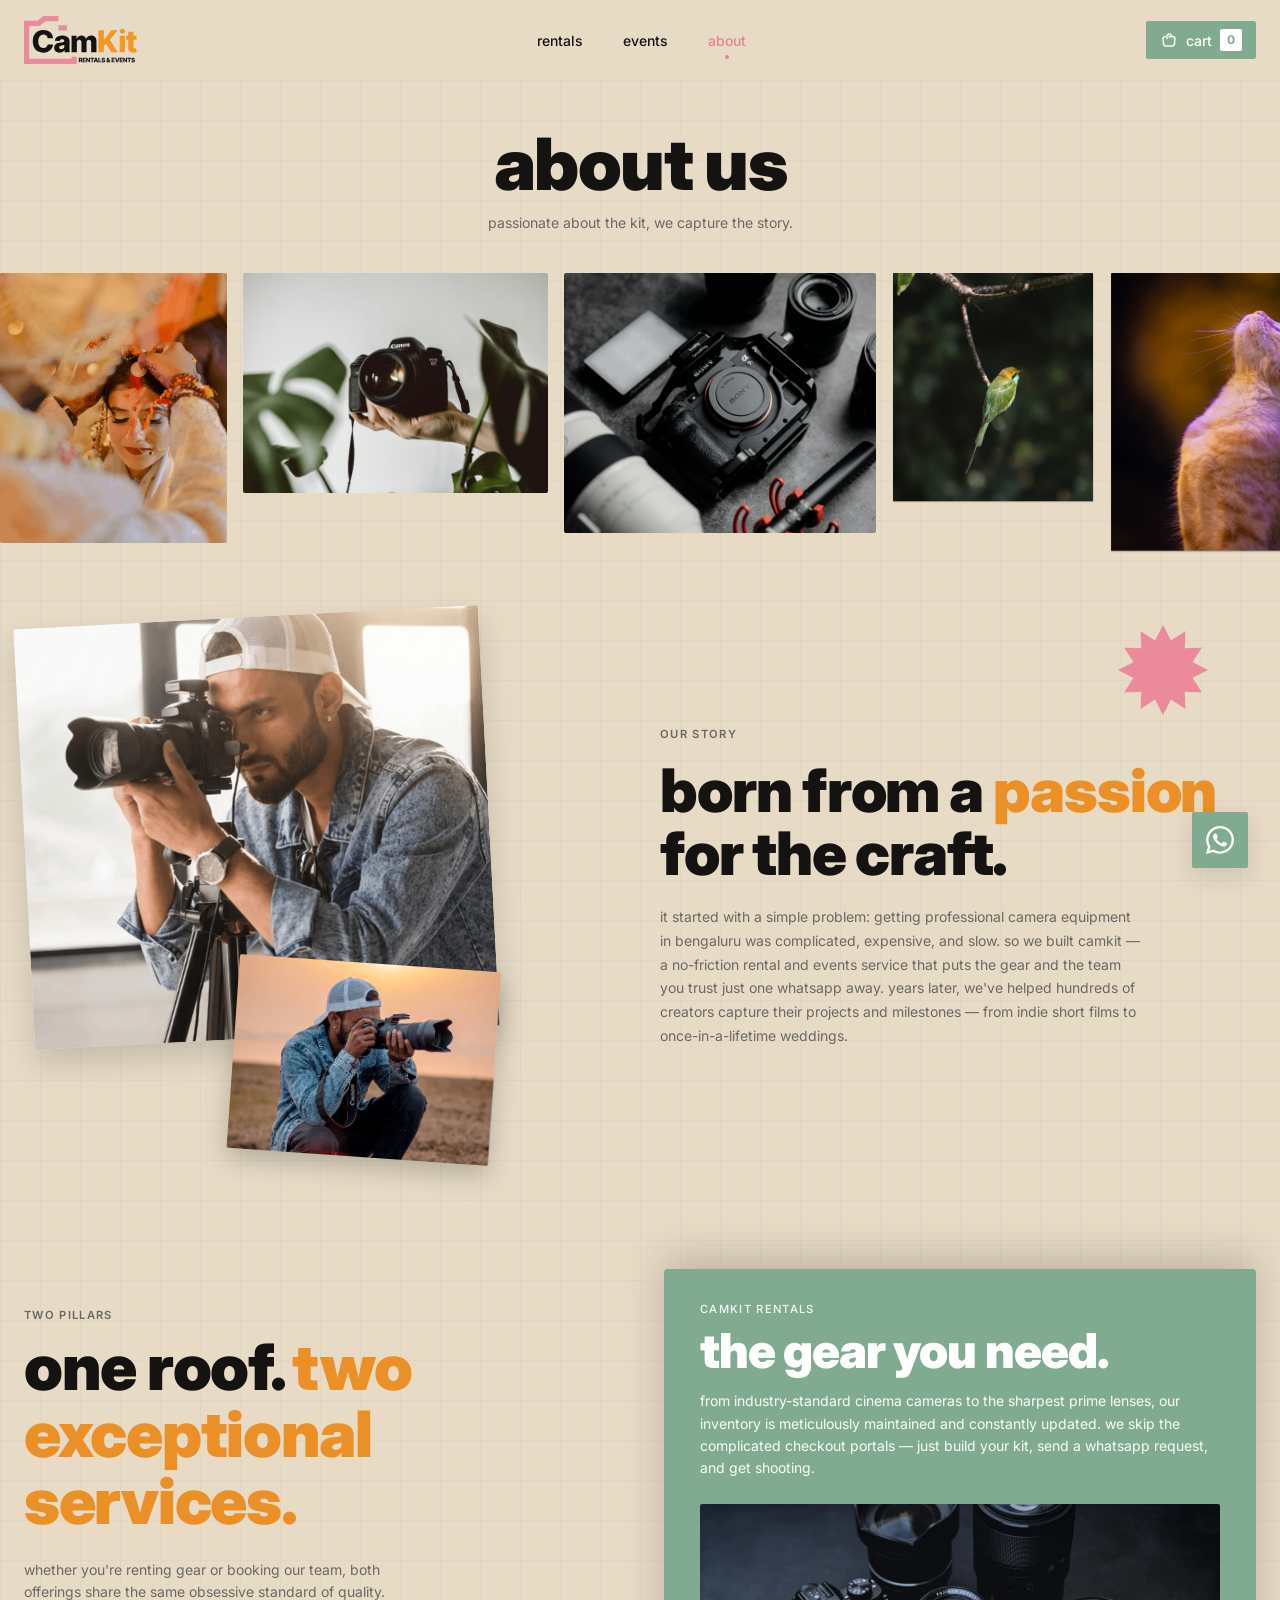
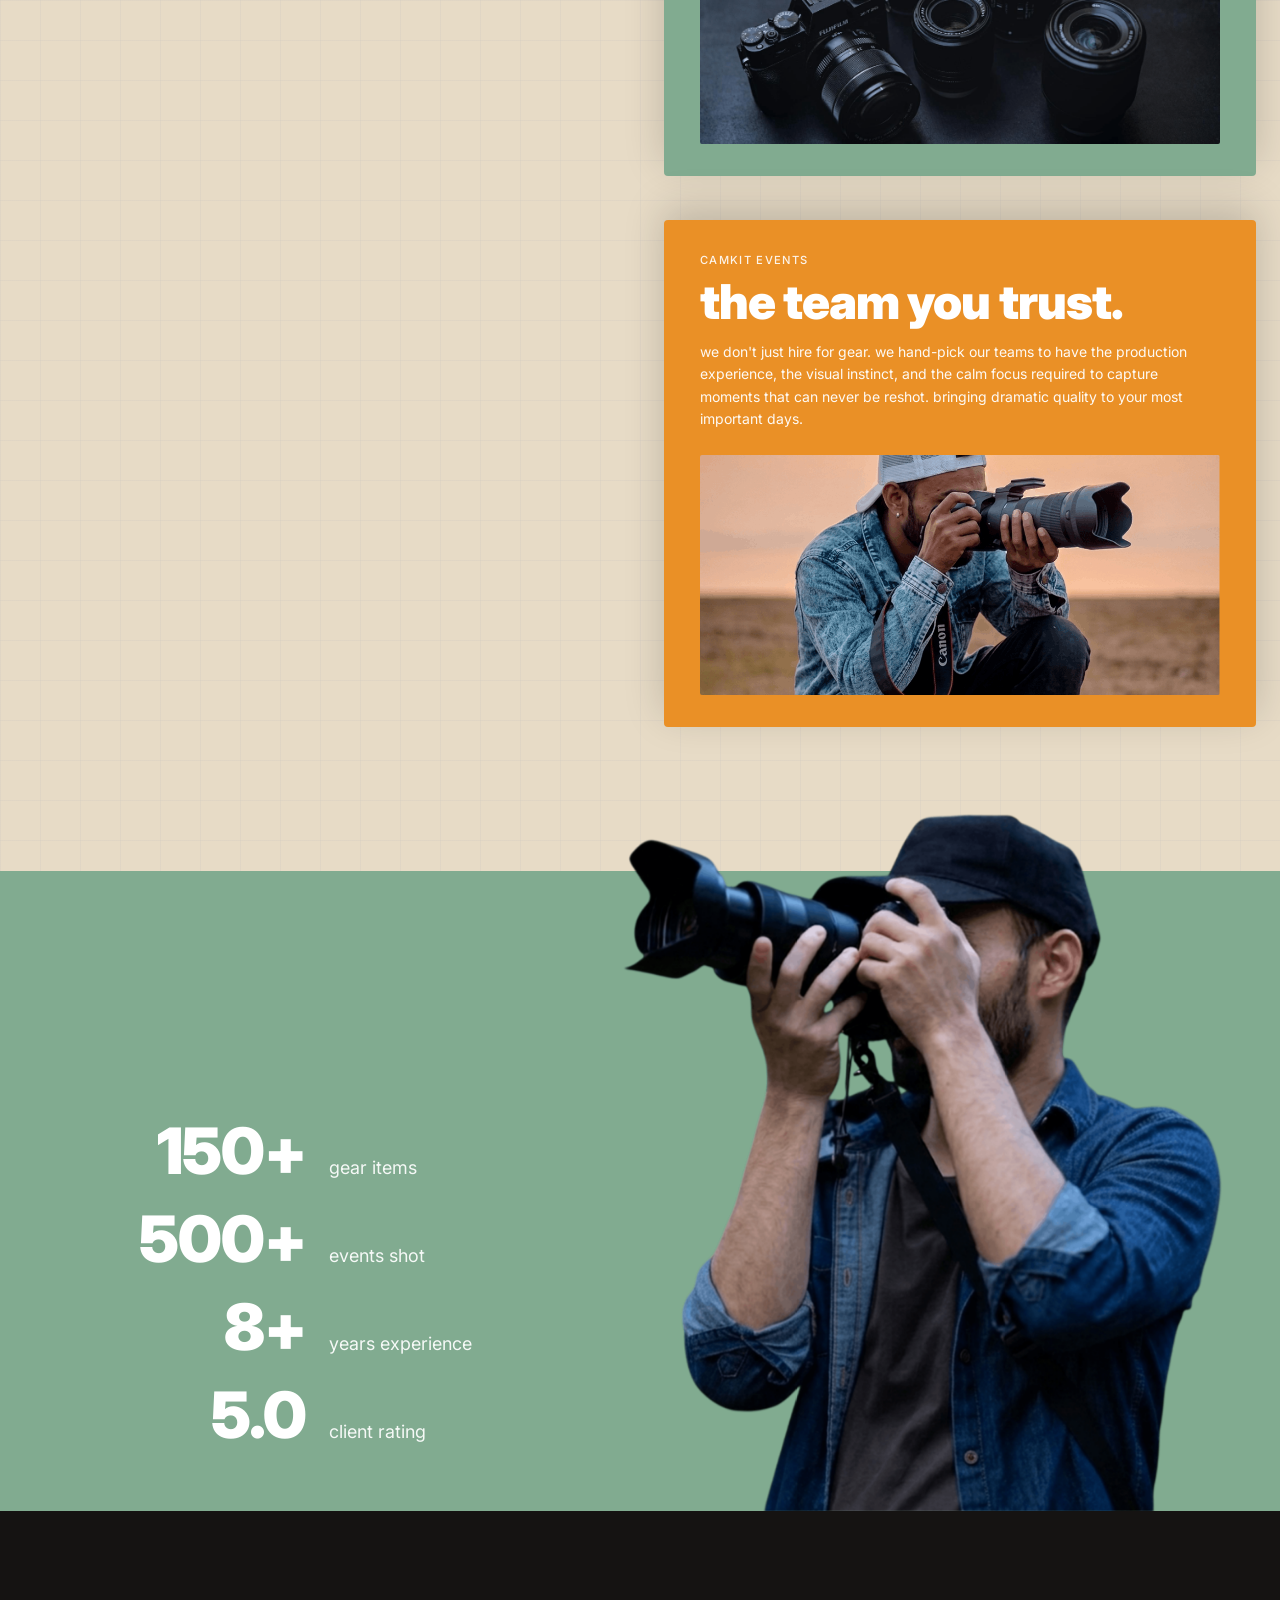
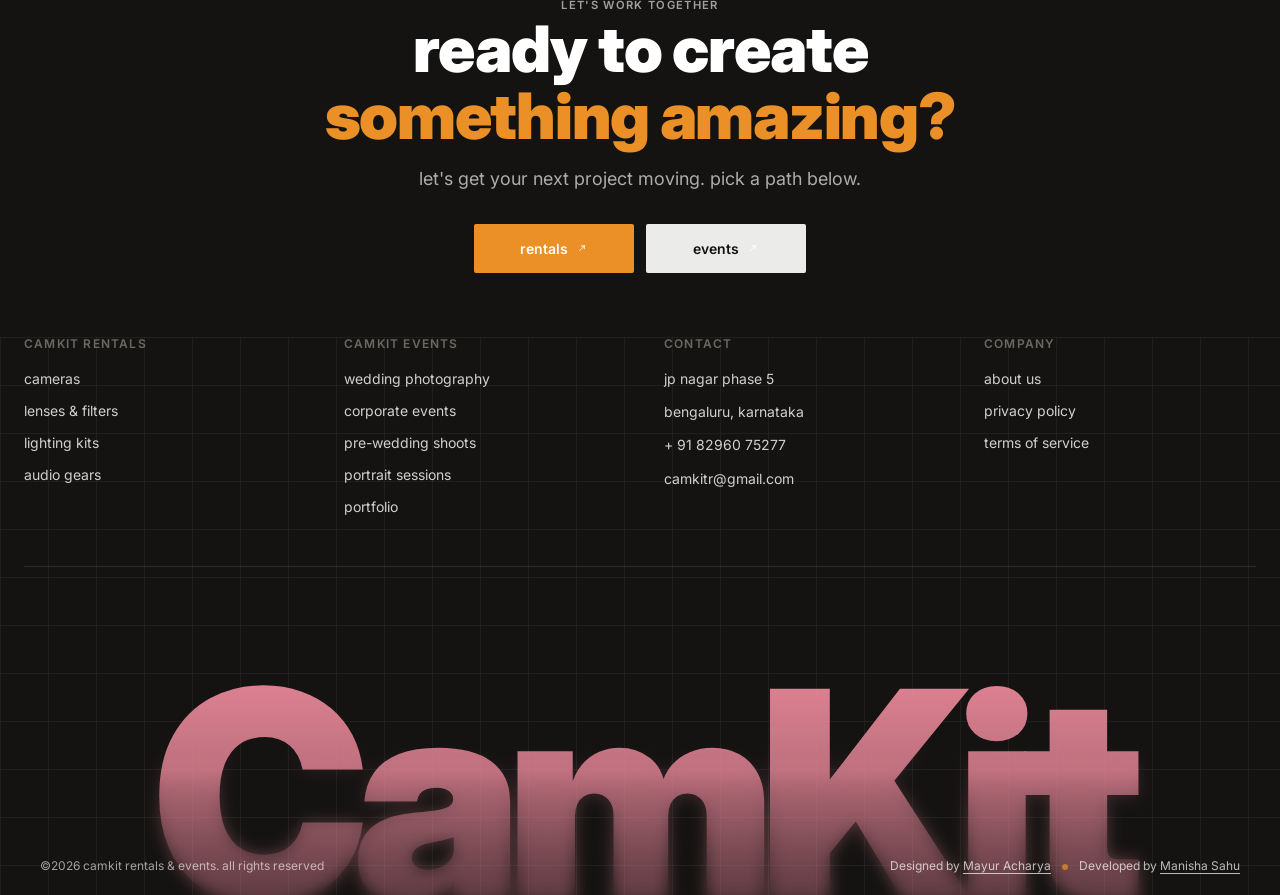
==== commit e59ea13c: "Add cart modal on gear page, refresh about marquee, polish legal contact sections - Add cart modal o" ====
--- a/about.html
+++ b/about.html
@@ -55,25 +55,22 @@
   <section class="about-marquee" aria-label="our work">
     <div class="about-marquee__track">
       <img src="assets/about/Rectangle 56.png" alt="" class="about-marquee__img">
-      <img src="assets/about/Rectangle 57.png" alt="" class="about-marquee__img">
       <img src="assets/about/Rectangle 59.png" alt="" class="about-marquee__img">
       <img src="assets/about/Rectangle 62.png" alt="" class="about-marquee__img">
-      <img src="assets/about/Rectangle 64.png" alt="" class="about-marquee__img">
-      <img src="assets/about/Rectangle 80.png" alt="" class="about-marquee__img">
+      <img src="assets\about\1778156362172 1.png" alt="" class="about-marquee__img">
+      <img src="assets\about\1778155801792 1.png" alt="" class="about-marquee__img">
       <!-- duplicate set 2 for seamless loop -->
       <img src="assets/about/Rectangle 56.png" alt="" class="about-marquee__img" aria-hidden="true">
-      <img src="assets/about/Rectangle 57.png" alt="" class="about-marquee__img" aria-hidden="true">
       <img src="assets/about/Rectangle 59.png" alt="" class="about-marquee__img" aria-hidden="true">
       <img src="assets/about/Rectangle 62.png" alt="" class="about-marquee__img" aria-hidden="true">
-      <img src="assets/about/Rectangle 64.png" alt="" class="about-marquee__img" aria-hidden="true">
-      <img src="assets/about/Rectangle 80.png" alt="" class="about-marquee__img" aria-hidden="true">
+      <img src="assets\about\1778156362172 1.png" alt="" class="about-marquee__img" aria-hidden="true">
+      <img src="assets\about\1778155801792 1.png" alt="" class="about-marquee__img" aria-hidden="true">
       <!-- duplicate set 3 for seamless loop on wide screens -->
       <img src="assets/about/Rectangle 56.png" alt="" class="about-marquee__img" aria-hidden="true">
-      <img src="assets/about/Rectangle 57.png" alt="" class="about-marquee__img" aria-hidden="true">
       <img src="assets/about/Rectangle 59.png" alt="" class="about-marquee__img" aria-hidden="true">
       <img src="assets/about/Rectangle 62.png" alt="" class="about-marquee__img" aria-hidden="true">
-      <img src="assets/about/Rectangle 64.png" alt="" class="about-marquee__img" aria-hidden="true">
-      <img src="assets/about/Rectangle 80.png" alt="" class="about-marquee__img" aria-hidden="true">
+      <img src="assets\about\1778156362172 1.png" alt="" class="about-marquee__img" aria-hidden="true">
+      <img src="assets\about\1778155801792 1.png" alt="" class="about-marquee__img" aria-hidden="true">
     </div>
   </section>
 
--- a/css/styles.css
+++ b/css/styles.css
@@ -280,33 +280,24 @@
 
 .hero__rating-card {
   display: flex;
-  align-items: flex-start;
-  gap: 0.75rem;
-  background-color: var(--color-white);
-  padding: 0.875rem 1rem;
-  border-radius: var(--radius-md);
-  max-width: 320px;
-  box-shadow: var(--shadow-md);
+  flex-direction: column;
+  gap: 0.625rem;
+  background: url('../assets/images/Group 33.png') no-repeat center/100% 100%;
+  padding: 2rem 2rem 2rem 1.75rem;
+  max-width: 360px;
   position: relative;
   z-index: 2;
   transform: rotate(-2deg);
 }
 
 .hero__paperclip {
-  position: absolute;
-  width: 28px;
-  height: auto;
-  top: -16px;
-  right: 32px;
-  z-index: 3;
-  pointer-events: none;
-  animation: paperclipWobble 4s ease-in-out infinite;
-  transform-origin: center;
-}
-
-@keyframes paperclipWobble {
-  0%, 100% { transform: rotate(12deg) translateY(0); }
-  50% { transform: rotate(20deg) translateY(-3px); }
+  display: none;
+}
+
+.hero__rating-top {
+  display: flex;
+  align-items: center;
+  gap: 0.875rem;
 }
 
 .hero__pointer-arrow {
@@ -324,27 +315,24 @@
 }
 
 .hero__avatar {
-  width: 28px;
-  height: 28px;
+  width: 32px;
+  height: 32px;
   border-radius: 50%;
   border: 2px solid var(--color-white);
+  object-fit: cover;
+  margin-left: -10px;
+  position: relative;
+  display: block;
   background-color: var(--color-light-gray);
-  margin-left: -8px;
-  background-size: cover;
-  background-position: center;
-  position: relative;
-}
-
-.hero__avatar:first-child { margin-left: 0; }
-.hero__avatar:nth-child(1) { background-color: #4a4a4a; }
-.hero__avatar:nth-child(2) { background-color: #B8916D; }
-.hero__avatar:nth-child(3) { background-color: #6B5544; }
-
-.hero__rating-content {
-  flex: 1;
-}
+}
+
+.hero__avatar:first-child { margin-left: 0; z-index: 3; }
+.hero__avatar:nth-child(2) { z-index: 2; }
+.hero__avatar:nth-child(3) { z-index: 1; }
 
 .hero__rating-score {
+  font-size: 1.15rem;
+  font-weight: var(--fw-bold);
   display: inline-flex;
   align-items: center;
   gap: 0.25rem;
@@ -354,9 +342,10 @@
 }
 
 .hero__rating-text {
-  font-size: 0.65rem;
-  color: var(--color-text-muted);
-  line-height: 1.4;
+  font-size: 0.75rem;
+  color: var(--color-text-muted);
+  line-height: 1.45;
+  margin: 0;
 }
 
 .hero__image-wrap {
@@ -1803,7 +1792,7 @@
 }
 
 .testimonial-card__text {
-  font-size: var(--fs-sm);
+  font-size: var(--fs-xs);
   line-height: 1.4;
   flex: 1;
 }
@@ -1824,17 +1813,17 @@
 }
 
 .testimonial-card__name {
-  font-size: var(--fs-sm);
+  font-size: var(--fs-xs);
   font-weight: var(--fw-semibold);
 }
 
 .testimonial-card__time {
+  font-size: 0.7rem;
+  opacity: 0.7;
+}
+
+.testimonial-card__rating {
   font-size: var(--fs-xs);
-  opacity: 0.7;
-}
-
-.testimonial-card__rating {
-  font-size: var(--fs-sm);
   font-weight: var(--fw-bold);
   display: inline-flex;
   align-items: center;
@@ -1911,6 +1900,10 @@
    ============================================ */
 .footer {
   background-color: var(--color-dark);
+  background-image:
+    linear-gradient(rgba(255, 255, 255, 0.05) 1px, transparent 1px),
+    linear-gradient(90deg, rgba(255, 255, 255, 0.05) 1px, transparent 1px);
+  background-size: 48px 48px;
   color: var(--color-white);
   padding: 4rem 0 0;
   position: relative;
@@ -1974,10 +1967,10 @@
 }
 
 .footer__logo {
-  font-size: clamp(4rem, 18vw, 18rem);
+  font-size: clamp(4rem, 23vw, 24rem);
   font-weight: var(--fw-black);
   line-height: 0.85;
-  letter-spacing: -0.05em;
+  letter-spacing: -0.06em;
   margin-top: 4.5rem;
   margin-bottom: -4rem;
   position: relative;
@@ -4943,12 +4936,10 @@
 }
 
 .portfolio__shoot-card .portfolio__caption {
-  opacity: 1;
-  transform: translateY(0);
-  background: rgba(0, 0, 0, 0.55);
-  padding: 0.4rem 0.75rem;
-  border-radius: var(--radius-sm);
-  backdrop-filter: blur(4px);
+  background: transparent;
+  padding: 0;
+  border-radius: 0;
+  backdrop-filter: none;
 }
 
 .portfolio-lightbox {
@@ -5155,12 +5146,101 @@
   .portfolio-lightbox {
     padding: 3rem 1rem 4.5rem;
   }
-  .portfolio-lightbox__close,
-  .portfolio-lightbox__nav {
+  .portfolio-lightbox__close {
     width: 40px;
     height: 40px;
+    top: 0.75rem;
+    right: 0.75rem;
   }
-  .portfolio-lightbox__close { top: 0.75rem; right: 0.75rem; }
-  .portfolio-lightbox__nav--prev { left: 0.5rem; }
-  .portfolio-lightbox__nav--next { right: 0.5rem; }
-}
+  .portfolio-lightbox__nav {
+    display: none;
+  }
+}
+
+/* ============================================
+   TOAST NOTIFICATIONS
+   ============================================ */
+.toast-container {
+  position: fixed;
+  top: 1.25rem;
+  left: 50%;
+  transform: translateX(-50%);
+  z-index: 10000;
+  display: flex;
+  flex-direction: column;
+  gap: 0.5rem;
+  pointer-events: none;
+  width: max-content;
+  max-width: calc(100vw - 2rem);
+}
+
+.toast {
+  display: flex;
+  align-items: center;
+  gap: 0.75rem;
+  padding: 0.875rem 1.25rem;
+  background-color: var(--color-dark);
+  color: var(--color-off-white);
+  border-radius: var(--radius-md);
+  box-shadow: 0 8px 24px rgba(0, 0, 0, 0.18);
+  font-size: var(--fs-sm);
+  font-weight: var(--fw-medium);
+  min-width: 240px;
+  max-width: 420px;
+  pointer-events: auto;
+  opacity: 0;
+  transform: translateY(-12px);
+  transition: opacity 0.25s ease, transform 0.25s ease;
+}
+
+.toast.is-visible {
+  opacity: 1;
+  transform: translateY(0);
+}
+
+.toast--error {
+  background-color: #B23A3A;
+  color: #fff;
+}
+
+.toast--success {
+  background-color: var(--color-sage);
+  color: #fff;
+}
+
+.toast__icon {
+  flex-shrink: 0;
+  width: 20px;
+  height: 20px;
+  display: flex;
+  align-items: center;
+  justify-content: center;
+}
+
+.toast__icon svg {
+  width: 100%;
+  height: 100%;
+}
+
+.toast__message {
+  flex: 1;
+  line-height: 1.4;
+}
+
+@media (max-width: 767px) {
+  .toast-container {
+    top: 0.75rem;
+    width: calc(100vw - 1.5rem);
+  }
+  .toast {
+    min-width: 0;
+    width: 100%;
+    font-size: var(--fs-xs);
+    padding: 0.75rem 1rem;
+  }
+}
+
+.form-input.is-invalid {
+  border-color: #B23A3A !important;
+  background-color: rgba(178, 58, 58, 0.04);
+}
--- a/css/responsive.css
+++ b/css/responsive.css
@@ -169,7 +169,7 @@
   .hero__inner {
     flex-direction: column;
     grid-template-columns: 1fr;
-    gap: 2rem;
+    gap: 0.75rem;
     align-items: stretch;
   }
 
@@ -179,12 +179,47 @@
     width: 100%;
   }
 
+  .hero__content {
+    text-align: center;
+  }
+
   .hero__title {
-    font-size: var(--fs-3xl);
+    display: inline-block;
+    text-align: left;
+    font-size: calc(3.5rem - 1px);
+    line-height: 1;
+  }
+
+  .hero__title .hero__line-1 {
+    padding-left: 0;
+  }
+
+  .hero__title .hero__line-2 {
+    padding-left: 1.75em;
+  }
+
+  .hero__title .hero__line-3 {
+    padding-left: 0;
+  }
+
+  .hero__description {
+    display: block;
+    text-align: center;
+    font-size: 0.65rem;
+    max-width: 100%;
+    margin-left: auto;
+    margin-right: auto;
+  }
+
+  .hero__rating-text {
+    font-weight: var(--fw-semibold);
+    color: var(--color-dark);
   }
 
   .hero__rating-wrap {
     max-width: 100%;
+    justify-content: center;
+    margin-bottom: 0;
   }
 
   .hero__rating-card {
@@ -209,7 +244,8 @@
 
   .hero__image-wrap {
     order: 2;
-    min-height: 280px;
+    min-height: 0;
+    margin-top: -1.5rem;
     justify-content: center;
   }
 
@@ -396,18 +432,42 @@
 
   .mobile-nav-close {
     position: absolute;
-    top: 1rem;
-    right: 1rem;
-    width: 36px;
-    height: 36px;
+    top: 0.75rem;
+    right: 0.75rem;
+    width: 40px;
+    height: 40px;
     border: 1px solid var(--color-border);
     border-radius: var(--radius-sm);
-    background-color: transparent;
+    background-color: var(--color-white);
     color: var(--color-dark);
+    font-size: 1.75rem;
+    line-height: 1;
     display: inline-flex;
     align-items: center;
     justify-content: center;
     cursor: pointer;
+    padding: 0;
+  }
+
+  .mobile-nav-overlay {
+    position: fixed;
+    inset: 0;
+    background-color: rgba(20, 20, 20, 0.25);
+    backdrop-filter: blur(14px);
+    -webkit-backdrop-filter: blur(14px);
+    opacity: 0;
+    pointer-events: none;
+    transition: opacity var(--transition-base);
+    z-index: 101;
+  }
+
+  .mobile-nav-overlay.open {
+    opacity: 1;
+    pointer-events: auto;
+  }
+
+  .nav {
+    z-index: 102;
   }
 
   /* Toggle directly under hero */
@@ -472,11 +532,22 @@
   .stepper-v2 {
     overflow-x: auto;
     -webkit-overflow-scrolling: touch;
-    padding: 0.5rem 0;
+    padding: 0.5rem 0.25rem 0.5rem 0.25rem;
     gap: 0.5rem;
     margin-bottom: 1.5rem;
     flex-wrap: nowrap;
     scrollbar-width: none;
+    justify-content: flex-start;
+    max-width: 100%;
+  }
+
+  .stepper-v2__line {
+    min-width: 24px;
+    width: 24px;
+    flex: 0 0 24px;
+    height: 2px;
+    background-color: var(--color-border);
+    margin: 0;
   }
 
   .stepper-v2::-webkit-scrollbar {
@@ -488,18 +559,22 @@
     gap: 0.375rem;
   }
 
-  .stepper-v2__line {
-    min-width: 20px;
-    flex-shrink: 0;
-  }
-
   .stepper-v2__label {
     font-size: 0.75rem;
     white-space: nowrap;
   }
 
   .booking-back-btn {
-    margin-bottom: 0.5rem;
+    position: relative !important;
+    top: auto !important;
+    left: auto !important;
+    margin: 0 0 1.25rem !important;
+    display: inline-flex;
+  }
+
+  .booking-v2,
+  .confirmation-v2 {
+    padding-top: 1rem;
   }
 
   .form-input,
@@ -747,7 +822,7 @@
    ============================================ */
 @media (max-width: 480px) {
   .hero__title {
-    font-size: 2rem;
+    font-size: calc(3rem - 1px);
   }
 
   .testimonials__title {
@@ -755,7 +830,54 @@
   }
 
   .footer__inner {
-    grid-template-columns: 1fr;
+    grid-template-columns: 1fr 1fr;
+    gap: 2.5rem 1.5rem;
+  }
+
+  .footer__column-title {
+    font-size: 0.85rem;
+    letter-spacing: 0.08em;
+  }
+
+  .footer__list a,
+  .footer__contact-row span,
+  .footer__contact {
+    font-size: 0.8rem;
+  }
+
+  .footer__copyright,
+  .footer__credits {
+    font-size: 0.6rem;
+    white-space: nowrap;
+  }
+
+  .footer__logo {
+    font-size: clamp(4rem, 30vw, 12rem);
+    line-height: 0.9;
+    letter-spacing: -0.06em;
+    margin-top: 3rem;
+    margin-bottom: -3rem;
+    margin-left: calc(-1 * var(--container-padding));
+    margin-right: calc(-1 * var(--container-padding));
+    display: block;
+    width: 100vw;
+  }
+
+  .footer__brand {
+    padding-left: 0;
+    padding-right: 0;
+  }
+
+  .whatsapp-btn {
+    bottom: 6rem;
+    right: 0.75rem;
+    width: 40px;
+    height: 40px;
+  }
+
+  .whatsapp-btn img {
+    width: 20px;
+    height: 20px;
   }
 
   .stat-v4__num {
